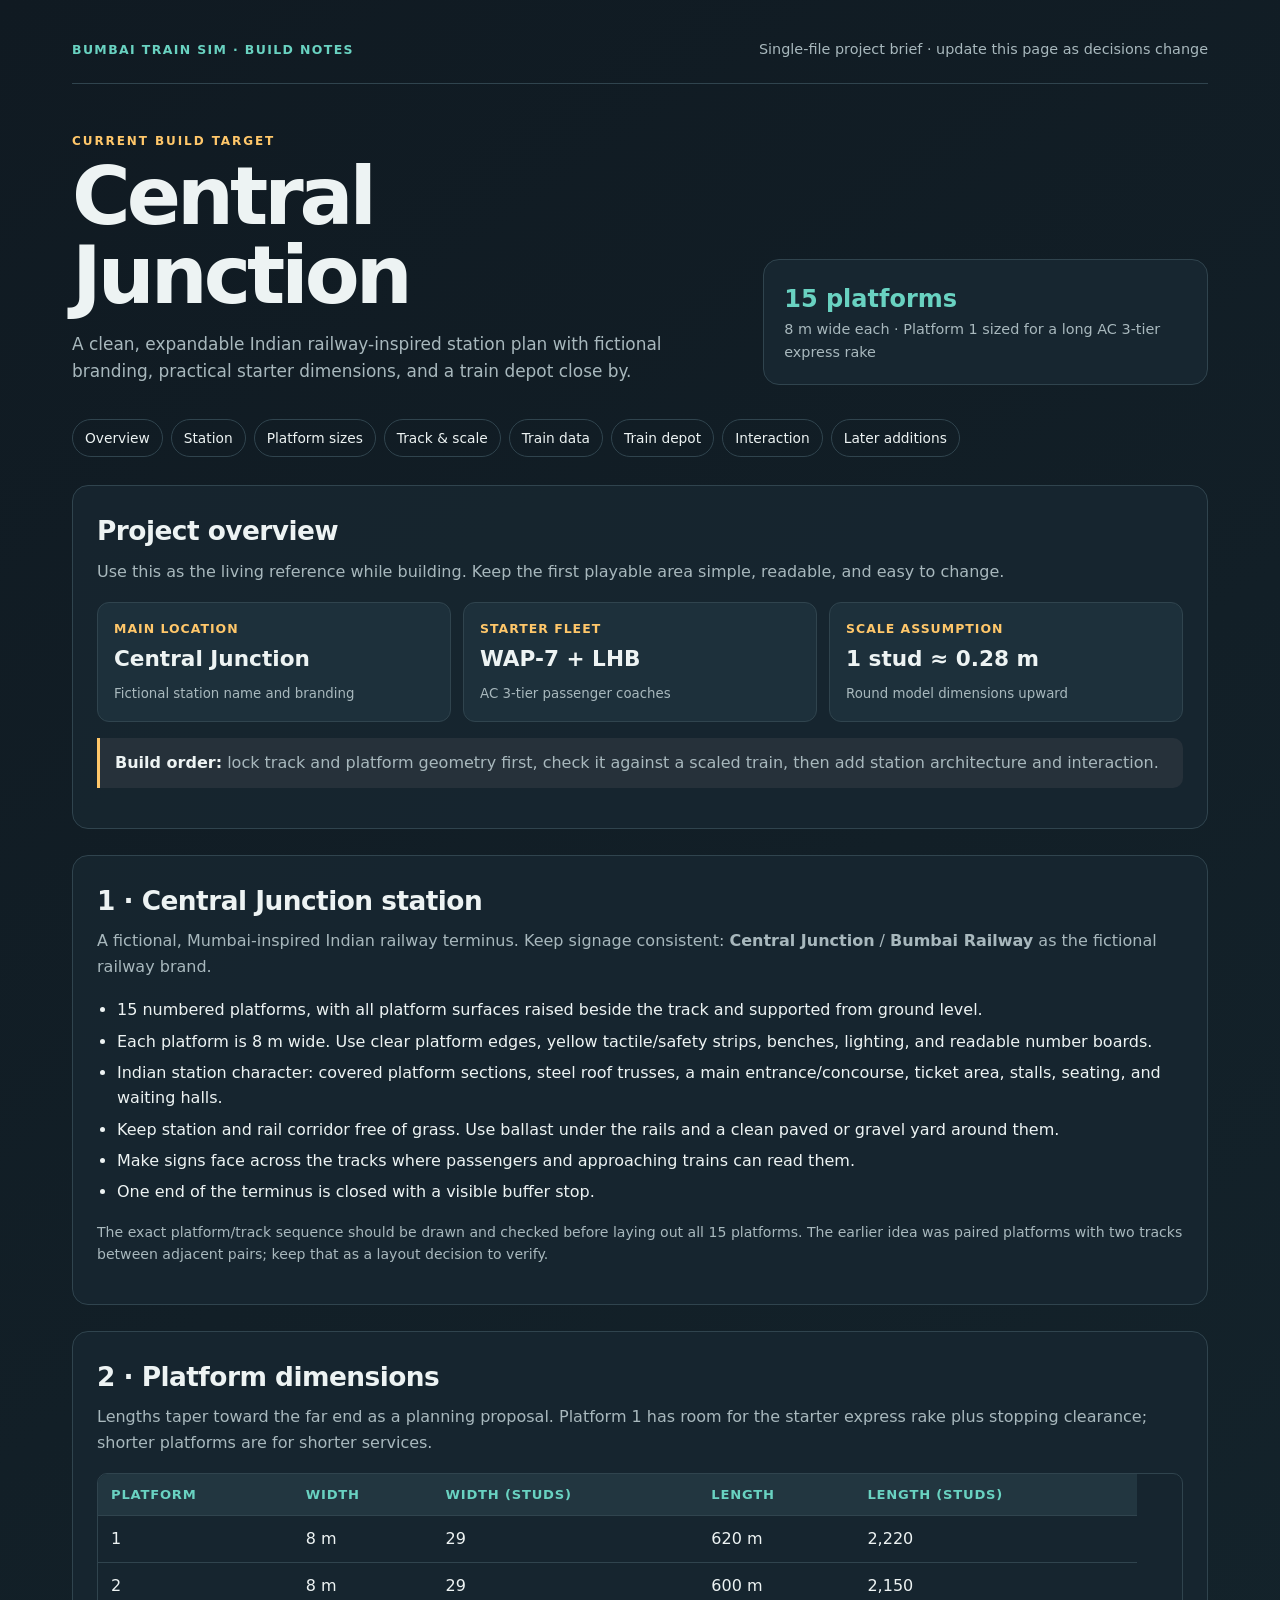
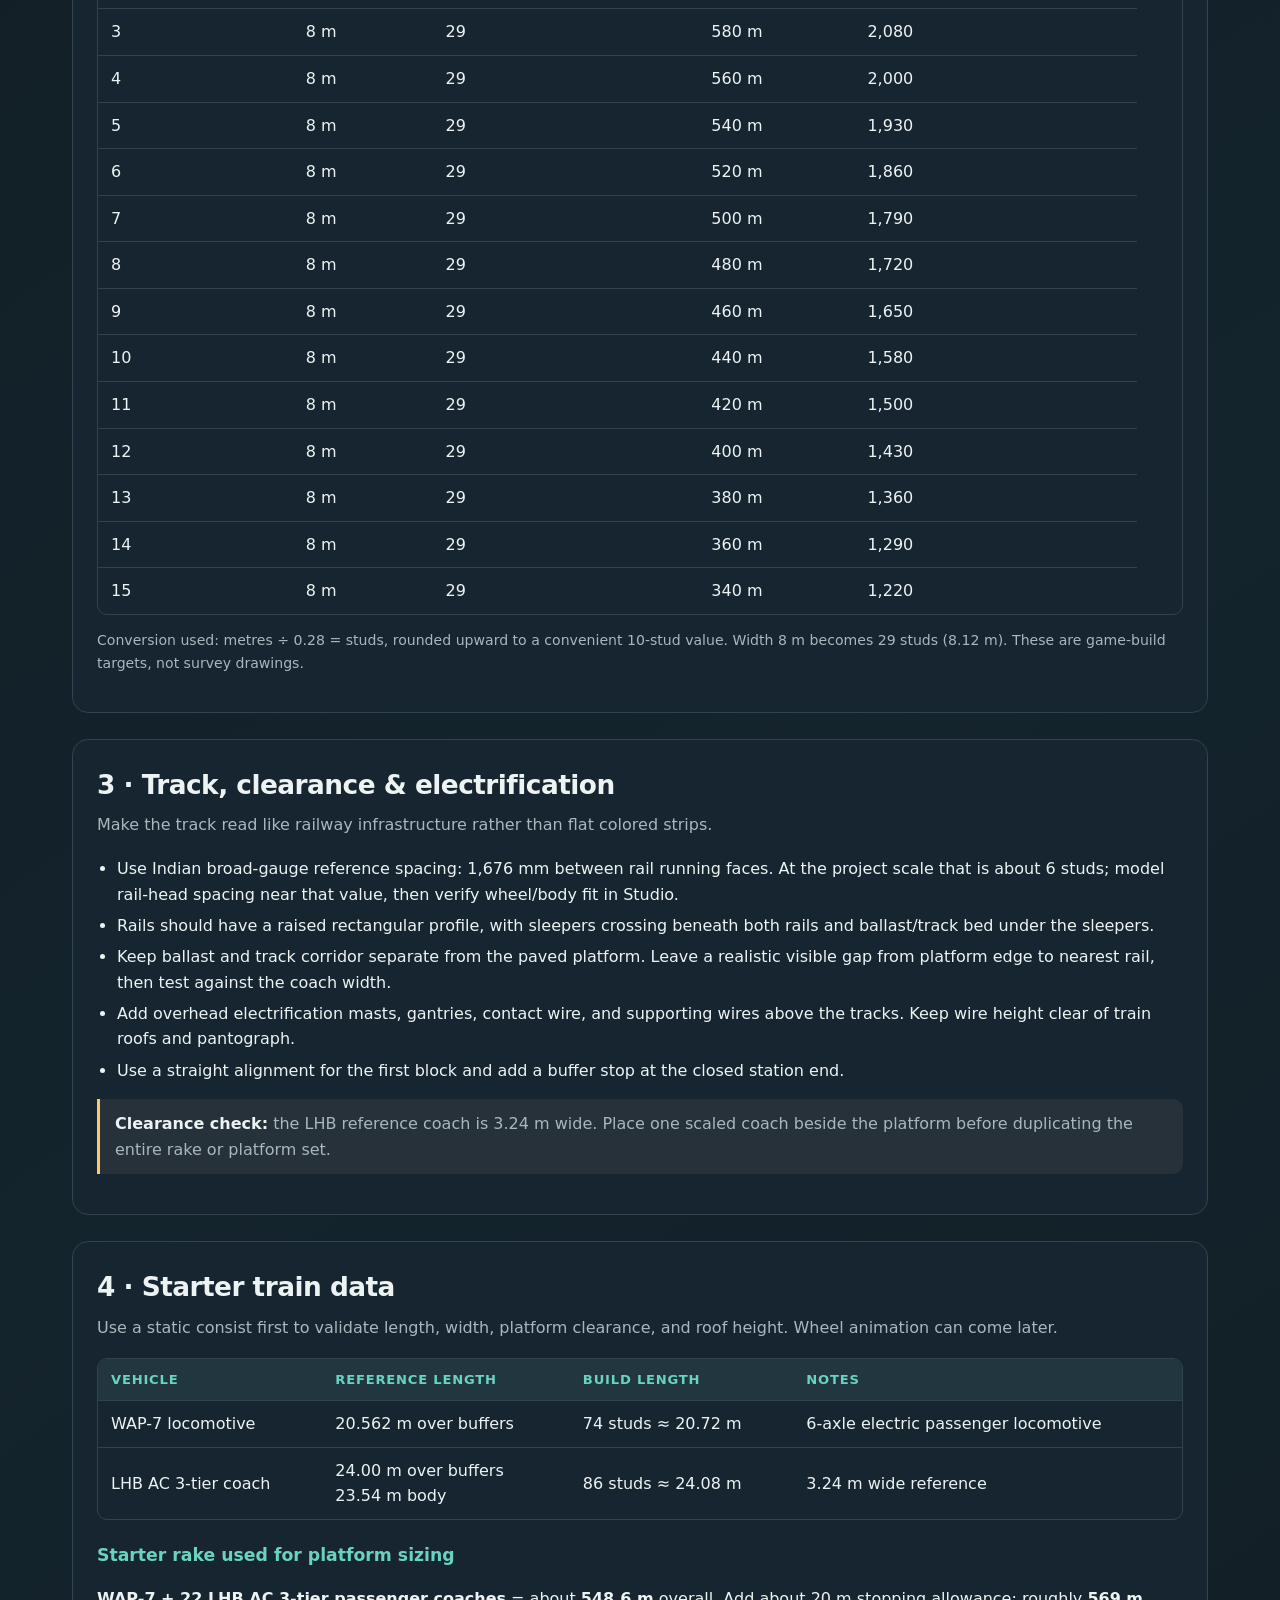
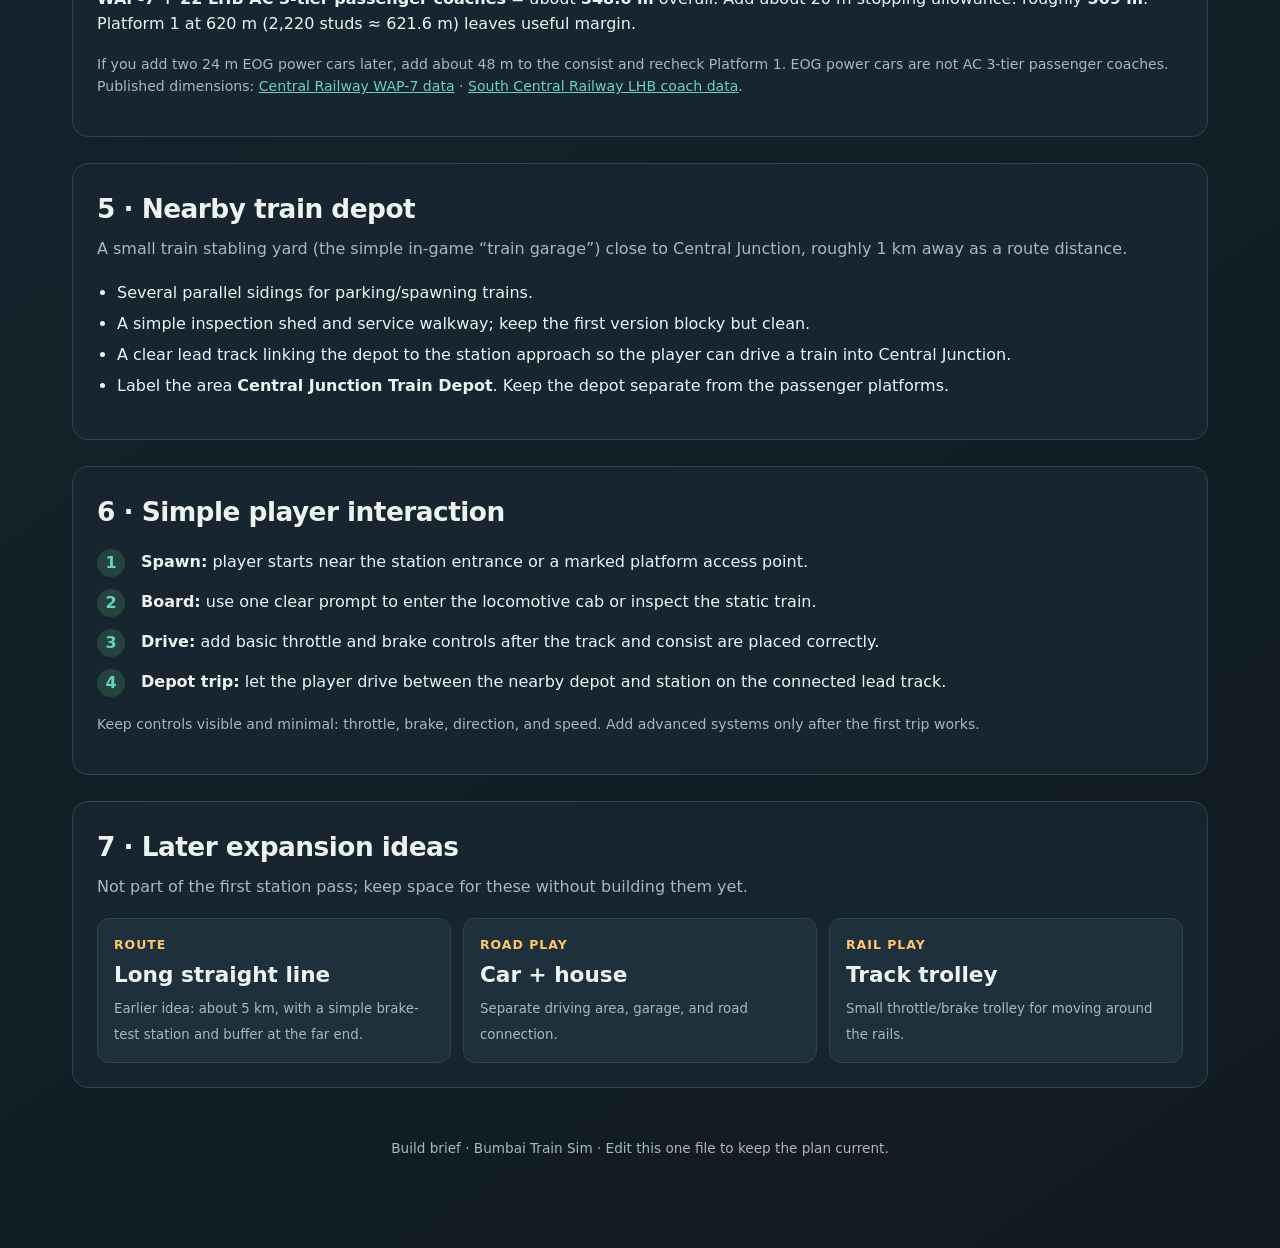
==== index.html @ d4cf09d0 "Add Central Junction build plan" ====
<!doctype html>
<html lang="en">
<head>
  <meta charset="utf-8">
  <meta name="viewport" content="width=device-width, initial-scale=1">
  <meta name="theme-color" content="#101a22">
  <title>Bumbai Train Sim — Build Plan</title>
  <style>
    :root{color-scheme:dark;--bg:#101a22;--panel:#172630;--panel2:#1d303b;--line:#30444e;--text:#edf3f3;--muted:#a8b8bd;--teal:#69d2c1;--amber:#ffc76a;--red:#ec765e;--max:1180px}
    *{box-sizing:border-box}html{scroll-behavior:smooth}body{margin:0;background:linear-gradient(145deg,#101a22,#14242c 55%,#101a22);color:var(--text);font:16px/1.6 system-ui,-apple-system,"Segoe UI",sans-serif}
    a{color:var(--teal)}.wrap{max-width:var(--max);margin:auto;padding:28px 22px 64px}.top{display:flex;justify-content:space-between;align-items:center;gap:18px;border-bottom:1px solid var(--line);padding:10px 0 22px}.brand{font-weight:800;letter-spacing:.11em;text-transform:uppercase;font-size:.78rem;color:var(--teal)}.edit{color:var(--muted);font-size:.9rem}
    .hero{padding:48px 0 26px;display:grid;grid-template-columns:1.5fr 1fr;gap:24px;align-items:end}.eyebrow{color:var(--amber);text-transform:uppercase;letter-spacing:.16em;font-size:.75rem;font-weight:800}.hero h1{font-size:clamp(2.3rem,7vw,5rem);line-height:.98;letter-spacing:-.05em;margin:.45rem 0 1rem}.hero p{max-width:720px;color:var(--muted);font-size:1.06rem;margin:0}.hero-card{background:var(--panel);border:1px solid var(--line);border-radius:16px;padding:20px}.hero-card strong{font-size:1.5rem;color:var(--teal)}.hero-card span{display:block;color:var(--muted);font-size:.9rem}
    nav{display:flex;flex-wrap:wrap;gap:8px;margin:8px 0 28px}nav a{border:1px solid var(--line);border-radius:999px;padding:7px 12px;text-decoration:none;color:var(--text);font-size:.86rem}nav a:hover{border-color:var(--teal);color:var(--teal)}section{scroll-margin-top:18px;margin:18px 0 26px;background:rgba(23,38,48,.88);border:1px solid var(--line);border-radius:16px;padding:24px}h2{margin:0 0 6px;font-size:1.65rem;letter-spacing:-.02em}h3{margin:22px 0 8px;font-size:1.08rem;color:var(--teal)}.intro{margin:0 0 18px;color:var(--muted)}.grid{display:grid;grid-template-columns:repeat(3,1fr);gap:12px}.card{background:var(--panel2);border:1px solid var(--line);border-radius:12px;padding:16px}.card b{display:block;color:var(--amber);font-size:.78rem;letter-spacing:.08em;text-transform:uppercase}.card strong{display:block;font-size:1.35rem;margin:3px 0}.card small{color:var(--muted)}ul,ol{padding-left:1.25rem}li{margin:.35rem 0}.callout{border-left:3px solid var(--amber);padding:12px 15px;background:#26313a;border-radius:0 10px 10px 0;color:var(--muted);margin:16px 0}.callout strong{color:var(--text)}.table-wrap{overflow-x:auto;border:1px solid var(--line);border-radius:10px}table{width:100%;border-collapse:collapse;min-width:500px}th,td{text-align:left;padding:10px 13px;border-bottom:1px solid var(--line);font-variant-numeric:tabular-nums}th{background:#223640;color:var(--teal);font-size:.82rem;text-transform:uppercase;letter-spacing:.06em}tbody tr:last-child td{border-bottom:0}tbody tr:hover{background:#21333b}.tag{display:inline-block;border:1px solid var(--line);padding:2px 8px;border-radius:99px;font-size:.78rem;color:var(--muted)}.steps{counter-reset:item;list-style:none;padding:0}.steps li{counter-increment:item;display:grid;grid-template-columns:32px 1fr;gap:12px;margin:12px 0}.steps li:before{content:counter(item);width:28px;height:28px;border-radius:50%;display:grid;place-items:center;background:#25433f;color:var(--teal);font-weight:800}.status{color:var(--amber)}footer{color:var(--muted);font-size:.85rem;text-align:center;padding:24px 0}.small{font-size:.88rem;color:var(--muted)}
    @media(max-width:760px){.hero{grid-template-columns:1fr;padding-top:32px}.grid{grid-template-columns:1fr}.wrap{padding:18px 14px 40px}section{padding:18px}.top{align-items:flex-start;flex-direction:column}}
    @media print{body{background:#fff;color:#111}.wrap{max-width:none;padding:0}.top,nav,.edit{display:none}.hero p,.intro,.small,.card small,footer{color:#444}section,.card{background:#fff;border-color:#bbb;break-inside:avoid}th{background:#eee;color:#111}.callout{background:#f5f5f5;color:#333}}
  </style>
</head>
<body>
  <div class="wrap">
    <header class="top"><div class="brand">Bumbai Train Sim · Build notes</div><div class="edit">Single-file project brief · update this page as decisions change</div></header>
    <div class="hero"><div><div class="eyebrow">Current build target</div><h1>Central<br>Junction</h1><p>A clean, expandable Indian railway-inspired station plan with fictional branding, practical starter dimensions, and a train depot close by.</p></div><div class="hero-card"><strong>15 platforms</strong><span>8 m wide each · Platform 1 sized for a long AC 3-tier express rake</span></div></div>
    <nav aria-label="Page sections"><a href="#overview">Overview</a><a href="#station">Station</a><a href="#platforms">Platform sizes</a><a href="#track">Track & scale</a><a href="#train">Train data</a><a href="#depot">Train depot</a><a href="#play">Interaction</a><a href="#later">Later additions</a></nav>

    <section id="overview"><h2>Project overview</h2><p class="intro">Use this as the living reference while building. Keep the first playable area simple, readable, and easy to change.</p><div class="grid"><div class="card"><b>Main location</b><strong>Central Junction</strong><small>Fictional station name and branding</small></div><div class="card"><b>Starter fleet</b><strong>WAP-7 + LHB</strong><small>AC 3-tier passenger coaches</small></div><div class="card"><b>Scale assumption</b><strong>1 stud ≈ 0.28 m</strong><small>Round model dimensions upward</small></div></div><div class="callout"><strong>Build order:</strong> lock track and platform geometry first, check it against a scaled train, then add station architecture and interaction.</div></section>

    <section id="station"><h2>1 · Central Junction station</h2><p class="intro">A fictional, Mumbai-inspired Indian railway terminus. Keep signage consistent: <strong>Central Junction</strong> / <strong>Bumbai Railway</strong> as the fictional railway brand.</p><ul><li>15 numbered platforms, with all platform surfaces raised beside the track and supported from ground level.</li><li>Each platform is 8 m wide. Use clear platform edges, yellow tactile/safety strips, benches, lighting, and readable number boards.</li><li>Indian station character: covered platform sections, steel roof trusses, a main entrance/concourse, ticket area, stalls, seating, and waiting halls.</li><li>Keep station and rail corridor free of grass. Use ballast under the rails and a clean paved or gravel yard around them.</li><li>Make signs face across the tracks where passengers and approaching trains can read them.</li><li>One end of the terminus is closed with a visible buffer stop.</li></ul><p class="small">The exact platform/track sequence should be drawn and checked before laying out all 15 platforms. The earlier idea was paired platforms with two tracks between adjacent pairs; keep that as a layout decision to verify.</p></section>

    <section id="platforms"><h2>2 · Platform dimensions</h2><p class="intro">Lengths taper toward the far end as a planning proposal. Platform 1 has room for the starter express rake plus stopping clearance; shorter platforms are for shorter services.</p><div class="table-wrap"><table><thead><tr><th>Platform</th><th>Width</th><th>Width (studs)</th><th>Length</th><th>Length (studs)</th></tr></thead><tbody>
      <tr><td>1</td><td>8 m</td><td>29</td><td>620 m</td><td>2,220</td></tr><tr><td>2</td><td>8 m</td><td>29</td><td>600 m</td><td>2,150</td></tr><tr><td>3</td><td>8 m</td><td>29</td><td>580 m</td><td>2,080</td></tr><tr><td>4</td><td>8 m</td><td>29</td><td>560 m</td><td>2,000</td></tr><tr><td>5</td><td>8 m</td><td>29</td><td>540 m</td><td>1,930</td></tr><tr><td>6</td><td>8 m</td><td>29</td><td>520 m</td><td>1,860</td></tr><tr><td>7</td><td>8 m</td><td>29</td><td>500 m</td><td>1,790</td></tr><tr><td>8</td><td>8 m</td><td>29</td><td>480 m</td><td>1,720</td></tr><tr><td>9</td><td>8 m</td><td>29</td><td>460 m</td><td>1,650</td></tr><tr><td>10</td><td>8 m</td><td>29</td><td>440 m</td><td>1,580</td></tr><tr><td>11</td><td>8 m</td><td>29</td><td>420 m</td><td>1,500</td></tr><tr><td>12</td><td>8 m</td><td>29</td><td>400 m</td><td>1,430</td></tr><tr><td>13</td><td>8 m</td><td>29</td><td>380 m</td><td>1,360</td></tr><tr><td>14</td><td>8 m</td><td>29</td><td>360 m</td><td>1,290</td></tr><tr><td>15</td><td>8 m</td><td>29</td><td>340 m</td><td>1,220</td><td></td></tr>
    </tbody></table></div><p class="small">Conversion used: metres ÷ 0.28 = studs, rounded upward to a convenient 10-stud value. Width 8 m becomes 29 studs (8.12 m). These are game-build targets, not survey drawings.</p></section>

    <section id="track"><h2>3 · Track, clearance & electrification</h2><p class="intro">Make the track read like railway infrastructure rather than flat colored strips.</p><ul><li>Use Indian broad-gauge reference spacing: 1,676 mm between rail running faces. At the project scale that is about 6 studs; model rail-head spacing near that value, then verify wheel/body fit in Studio.</li><li>Rails should have a raised rectangular profile, with sleepers crossing beneath both rails and ballast/track bed under the sleepers.</li><li>Keep ballast and track corridor separate from the paved platform. Leave a realistic visible gap from platform edge to nearest rail, then test against the coach width.</li><li>Add overhead electrification masts, gantries, contact wire, and supporting wires above the tracks. Keep wire height clear of train roofs and pantograph.</li><li>Use a straight alignment for the first block and add a buffer stop at the closed station end.</li></ul><div class="callout"><strong>Clearance check:</strong> the LHB reference coach is 3.24 m wide. Place one scaled coach beside the platform before duplicating the entire rake or platform set.</div></section>

    <section id="train"><h2>4 · Starter train data</h2><p class="intro">Use a static consist first to validate length, width, platform clearance, and roof height. Wheel animation can come later.</p><div class="table-wrap"><table><thead><tr><th>Vehicle</th><th>Reference length</th><th>Build length</th><th>Notes</th></tr></thead><tbody><tr><td>WAP-7 locomotive</td><td>20.562 m over buffers</td><td>74 studs ≈ 20.72 m</td><td>6-axle electric passenger locomotive</td></tr><tr><td>LHB AC 3-tier coach</td><td>24.00 m over buffers<br>23.54 m body</td><td>86 studs ≈ 24.08 m</td><td>3.24 m wide reference</td></tr></tbody></table></div><h3>Starter rake used for platform sizing</h3><p><strong>WAP-7 + 22 LHB AC 3-tier passenger coaches</strong> = about <strong>548.6 m</strong> overall. Add about 20 m stopping allowance: roughly <strong>569 m</strong>. Platform 1 at 620 m (2,220 studs ≈ 621.6 m) leaves useful margin.</p><p class="small">If you add two 24 m EOG power cars later, add about 48 m to the consist and recheck Platform 1. EOG power cars are not AC 3-tier passenger coaches. Published dimensions: <a href="https://cr.indianrailways.gov.in/cris/uploads/files/1383198951757-ABB%20Loco%20in%20English.pdf">Central Railway WAP-7 data</a> · <a href="https://scr.indianrailways.gov.in/uploads/files/1623859353046-Knowledge%20Bank.pdf">South Central Railway LHB coach data</a>.</p></section>

    <section id="depot"><h2>5 · Nearby train depot</h2><p class="intro">A small train stabling yard (the simple in-game “train garage”) close to Central Junction, roughly 1 km away as a route distance.</p><ul><li>Several parallel sidings for parking/spawning trains.</li><li>A simple inspection shed and service walkway; keep the first version blocky but clean.</li><li>A clear lead track linking the depot to the station approach so the player can drive a train into Central Junction.</li><li>Label the area <strong>Central Junction Train Depot</strong>. Keep the depot separate from the passenger platforms.</li></ul></section>

    <section id="play"><h2>6 · Simple player interaction</h2><ol class="steps"><li><div><strong>Spawn:</strong> player starts near the station entrance or a marked platform access point.</div></li><li><div><strong>Board:</strong> use one clear prompt to enter the locomotive cab or inspect the static train.</div></li><li><div><strong>Drive:</strong> add basic throttle and brake controls after the track and consist are placed correctly.</div></li><li><div><strong>Depot trip:</strong> let the player drive between the nearby depot and station on the connected lead track.</div></li></ol><p class="small">Keep controls visible and minimal: throttle, brake, direction, and speed. Add advanced systems only after the first trip works.</p></section>

    <section id="later"><h2>7 · Later expansion ideas</h2><p class="intro">Not part of the first station pass; keep space for these without building them yet.</p><div class="grid"><div class="card"><b>Route</b><strong>Long straight line</strong><small>Earlier idea: about 5 km, with a simple brake-test station and buffer at the far end.</small></div><div class="card"><b>Road play</b><strong>Car + house</strong><small>Separate driving area, garage, and road connection.</small></div><div class="card"><b>Rail play</b><strong>Track trolley</strong><small>Small throttle/brake trolley for moving around the rails.</small></div></div></section>

    <footer>Build brief · Bumbai Train Sim · Edit this one file to keep the plan current.</footer>
  </div>
</body>
</html>
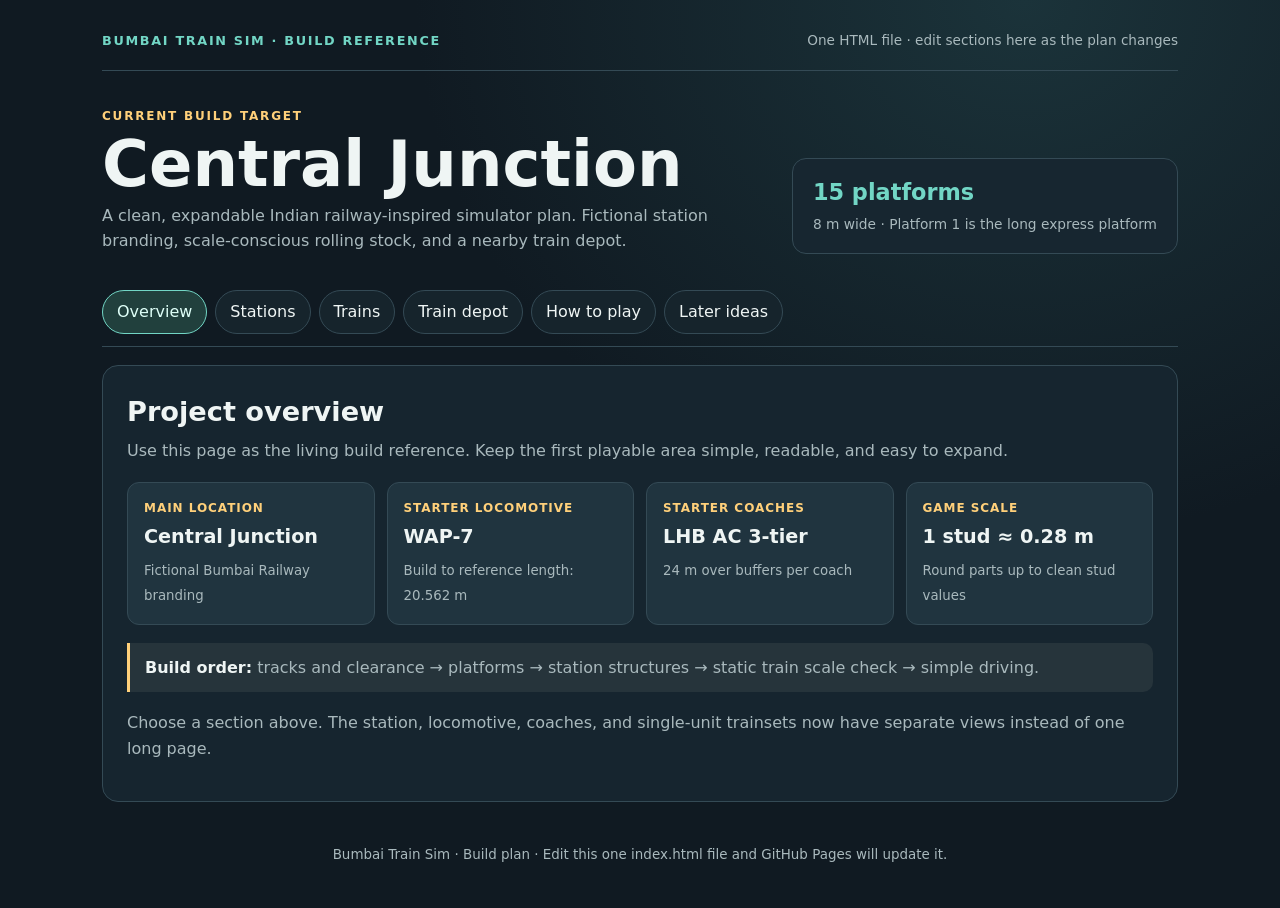
==== commit 81f76707: "Revise index.html for improved layout and content Updated the HTML structure and styles for the Bumb" ====
--- a/index.html
+++ b/index.html
@@ -1,45 +1,47 @@
 <!doctype html>
 <html lang="en">
 <head>
-  <meta charset="utf-8">
-  <meta name="viewport" content="width=device-width, initial-scale=1">
-  <meta name="theme-color" content="#101a22">
-  <title>Bumbai Train Sim — Build Plan</title>
-  <style>
-    :root{color-scheme:dark;--bg:#101a22;--panel:#172630;--panel2:#1d303b;--line:#30444e;--text:#edf3f3;--muted:#a8b8bd;--teal:#69d2c1;--amber:#ffc76a;--red:#ec765e;--max:1180px}
-    *{box-sizing:border-box}html{scroll-behavior:smooth}body{margin:0;background:linear-gradient(145deg,#101a22,#14242c 55%,#101a22);color:var(--text);font:16px/1.6 system-ui,-apple-system,"Segoe UI",sans-serif}
-    a{color:var(--teal)}.wrap{max-width:var(--max);margin:auto;padding:28px 22px 64px}.top{display:flex;justify-content:space-between;align-items:center;gap:18px;border-bottom:1px solid var(--line);padding:10px 0 22px}.brand{font-weight:800;letter-spacing:.11em;text-transform:uppercase;font-size:.78rem;color:var(--teal)}.edit{color:var(--muted);font-size:.9rem}
-    .hero{padding:48px 0 26px;display:grid;grid-template-columns:1.5fr 1fr;gap:24px;align-items:end}.eyebrow{color:var(--amber);text-transform:uppercase;letter-spacing:.16em;font-size:.75rem;font-weight:800}.hero h1{font-size:clamp(2.3rem,7vw,5rem);line-height:.98;letter-spacing:-.05em;margin:.45rem 0 1rem}.hero p{max-width:720px;color:var(--muted);font-size:1.06rem;margin:0}.hero-card{background:var(--panel);border:1px solid var(--line);border-radius:16px;padding:20px}.hero-card strong{font-size:1.5rem;color:var(--teal)}.hero-card span{display:block;color:var(--muted);font-size:.9rem}
-    nav{display:flex;flex-wrap:wrap;gap:8px;margin:8px 0 28px}nav a{border:1px solid var(--line);border-radius:999px;padding:7px 12px;text-decoration:none;color:var(--text);font-size:.86rem}nav a:hover{border-color:var(--teal);color:var(--teal)}section{scroll-margin-top:18px;margin:18px 0 26px;background:rgba(23,38,48,.88);border:1px solid var(--line);border-radius:16px;padding:24px}h2{margin:0 0 6px;font-size:1.65rem;letter-spacing:-.02em}h3{margin:22px 0 8px;font-size:1.08rem;color:var(--teal)}.intro{margin:0 0 18px;color:var(--muted)}.grid{display:grid;grid-template-columns:repeat(3,1fr);gap:12px}.card{background:var(--panel2);border:1px solid var(--line);border-radius:12px;padding:16px}.card b{display:block;color:var(--amber);font-size:.78rem;letter-spacing:.08em;text-transform:uppercase}.card strong{display:block;font-size:1.35rem;margin:3px 0}.card small{color:var(--muted)}ul,ol{padding-left:1.25rem}li{margin:.35rem 0}.callout{border-left:3px solid var(--amber);padding:12px 15px;background:#26313a;border-radius:0 10px 10px 0;color:var(--muted);margin:16px 0}.callout strong{color:var(--text)}.table-wrap{overflow-x:auto;border:1px solid var(--line);border-radius:10px}table{width:100%;border-collapse:collapse;min-width:500px}th,td{text-align:left;padding:10px 13px;border-bottom:1px solid var(--line);font-variant-numeric:tabular-nums}th{background:#223640;color:var(--teal);font-size:.82rem;text-transform:uppercase;letter-spacing:.06em}tbody tr:last-child td{border-bottom:0}tbody tr:hover{background:#21333b}.tag{display:inline-block;border:1px solid var(--line);padding:2px 8px;border-radius:99px;font-size:.78rem;color:var(--muted)}.steps{counter-reset:item;list-style:none;padding:0}.steps li{counter-increment:item;display:grid;grid-template-columns:32px 1fr;gap:12px;margin:12px 0}.steps li:before{content:counter(item);width:28px;height:28px;border-radius:50%;display:grid;place-items:center;background:#25433f;color:var(--teal);font-weight:800}.status{color:var(--amber)}footer{color:var(--muted);font-size:.85rem;text-align:center;padding:24px 0}.small{font-size:.88rem;color:var(--muted)}
-    @media(max-width:760px){.hero{grid-template-columns:1fr;padding-top:32px}.grid{grid-template-columns:1fr}.wrap{padding:18px 14px 40px}section{padding:18px}.top{align-items:flex-start;flex-direction:column}}
-    @media print{body{background:#fff;color:#111}.wrap{max-width:none;padding:0}.top,nav,.edit{display:none}.hero p,.intro,.small,.card small,footer{color:#444}section,.card{background:#fff;border-color:#bbb;break-inside:avoid}th{background:#eee;color:#111}.callout{background:#f5f5f5;color:#333}}
-  </style>
+<meta charset="utf-8"><meta name="viewport" content="width=device-width,initial-scale=1"><meta name="theme-color" content="#101a22">
+<title>Bumbai Train Sim | Build Plan</title>
+<style>
+:root{color-scheme:dark;--bg:#101a22;--panel:#172630;--panel2:#20343f;--line:#344a55;--text:#eff5f4;--muted:#a9b9bd;--teal:#72d6c5;--amber:#ffd07a;--max:1120px}*{box-sizing:border-box}body{margin:0;background:radial-gradient(ellipse at 80% 0,#1b333a 0,transparent 42%),var(--bg);color:var(--text);font:16px/1.6 system-ui,"Segoe UI",sans-serif}button,a{font:inherit}a{color:var(--teal)}.wrap{max-width:var(--max);padding:22px;margin:auto}.top{display:flex;justify-content:space-between;align-items:center;gap:12px;padding:8px 0 18px;border-bottom:1px solid var(--line)}.brand{color:var(--teal);font-size:.8rem;font-weight:800;letter-spacing:.13em;text-transform:uppercase}.hint{color:var(--muted);font-size:.85rem}.hero{display:flex;align-items:end;justify-content:space-between;gap:20px;padding:36px 0 24px}.eyebrow{color:var(--amber);text-transform:uppercase;font-size:.75rem;letter-spacing:.15em;font-weight:800}.hero h1{font-size:clamp(2.3rem,7vw,4rem);line-height:1;margin:.4rem 0}.hero p{color:var(--muted);max-width:650px;margin:0}.badge{background:var(--panel);border:1px solid var(--line);border-radius:14px;padding:16px 20px;min-width:205px}.badge strong{display:block;font-size:1.4rem;color:var(--teal)}.badge span{font-size:.86rem;color:var(--muted)}.tabs{display:flex;gap:8px;flex-wrap:wrap;margin:12px 0 18px;padding-bottom:12px;border-bottom:1px solid var(--line)}.tab{border:1px solid var(--line);border-radius:999px;background:#16242c;color:var(--text);padding:8px 14px;cursor:pointer}.tab:hover,.tab[aria-selected="true"]{border-color:var(--teal);background:#21403d;color:#dffff8}.tab:focus-visible{outline:2px solid var(--amber);outline-offset:2px}.panel{background:rgba(23,38,48,.94);border:1px solid var(--line);border-radius:16px;padding:24px;margin:14px 0 22px}.panel[hidden],.subpanel[hidden]{display:none}.panel h2{margin:0 0 5px;font-size:1.7rem}.lead{color:var(--muted);margin:0 0 18px}.subtabs{display:flex;gap:8px;flex-wrap:wrap;margin:20px 0 8px}.subtab{border:1px solid var(--line);border-radius:8px;background:transparent;color:var(--text);padding:7px 12px;cursor:pointer}.subtab[aria-selected="true"]{background:#29434a;border-color:var(--amber);color:var(--amber)}.subpanel{padding-top:12px}.grid{display:grid;grid-template-columns:repeat(auto-fit,minmax(210px,1fr));gap:12px}.card{background:var(--panel2);border:1px solid var(--line);border-radius:12px;padding:16px}.card .label{display:block;color:var(--amber);text-transform:uppercase;letter-spacing:.08em;font-weight:800;font-size:.75rem}.card strong{display:block;font-size:1.2rem;margin:.25rem 0}.muted,small{color:var(--muted)}ul{padding-left:1.25rem}li{margin:.4rem 0}.callout{border-left:3px solid var(--amber);border-radius:0 10px 10px 0;background:#26343b;padding:12px 15px;color:var(--muted);margin:18px 0}.callout strong{color:var(--text)}.tablewrap{overflow:auto;border:1px solid var(--line);border-radius:10px;margin:16px 0}table{border-collapse:collapse;width:100%;min-width:580px}th,td{text-align:left;padding:9px 12px;border-bottom:1px solid var(--line);font-variant-numeric:tabular-nums}th{background:#223740;color:var(--teal);font-size:.8rem;text-transform:uppercase;letter-spacing:.06em}tr:last-child td{border-bottom:0}figure{margin:16px 0;background:#111d24;border:1px solid var(--line);border-radius:12px;overflow:hidden}figure a{display:block}figure img{display:block;width:100%;max-height:460px;object-fit:contain;background:#0c151b}figcaption{padding:10px 13px;color:var(--muted);font-size:.86rem}.imggrid{display:grid;grid-template-columns:repeat(auto-fit,minmax(250px,1fr));gap:14px}.pill{display:inline-block;border:1px solid var(--line);border-radius:99px;padding:2px 9px;color:var(--muted);font-size:.78rem}.steps{counter-reset:n;list-style:none;padding:0}.steps li{counter-increment:n;display:grid;grid-template-columns:30px 1fr;gap:10px;margin:12px 0}.steps li:before{content:counter(n);width:27px;height:27px;display:grid;place-items:center;background:#21413c;color:var(--teal);border-radius:50%;font-weight:800}footer{text-align:center;color:var(--muted);font-size:.84rem;padding:20px 0}@media(max-width:700px){.wrap{padding:15px}.hero{display:block;padding-top:26px}.badge{margin-top:18px}.panel{padding:17px}}
+</style>
 </head>
-<body>
-  <div class="wrap">
-    <header class="top"><div class="brand">Bumbai Train Sim · Build notes</div><div class="edit">Single-file project brief · update this page as decisions change</div></header>
-    <div class="hero"><div><div class="eyebrow">Current build target</div><h1>Central<br>Junction</h1><p>A clean, expandable Indian railway-inspired station plan with fictional branding, practical starter dimensions, and a train depot close by.</p></div><div class="hero-card"><strong>15 platforms</strong><span>8 m wide each · Platform 1 sized for a long AC 3-tier express rake</span></div></div>
-    <nav aria-label="Page sections"><a href="#overview">Overview</a><a href="#station">Station</a><a href="#platforms">Platform sizes</a><a href="#track">Track & scale</a><a href="#train">Train data</a><a href="#depot">Train depot</a><a href="#play">Interaction</a><a href="#later">Later additions</a></nav>
+<body><div class="wrap">
+<header class="top"><div class="brand">Bumbai Train Sim · Build reference</div><div class="hint">One HTML file · edit sections here as the plan changes</div></header>
+<div class="hero"><div><div class="eyebrow">Current build target</div><h1>Central Junction</h1><p>A clean, expandable Indian railway-inspired simulator plan. Fictional station branding, scale-conscious rolling stock, and a nearby train depot.</p></div><div class="badge"><strong>15 platforms</strong><span>8 m wide · Platform 1 is the long express platform</span></div></div>
+<nav class="tabs" role="tablist" aria-label="Build plan sections">
+<button class="tab" role="tab" id="tab-overview" aria-selected="true" aria-controls="panel-overview" data-tab="overview">Overview</button>
+<button class="tab" role="tab" id="tab-stations" aria-selected="false" aria-controls="panel-stations" data-tab="stations">Stations</button>
+<button class="tab" role="tab" id="tab-trains" aria-selected="false" aria-controls="panel-trains" data-tab="trains">Trains</button>
+<button class="tab" role="tab" id="tab-depot" aria-selected="false" aria-controls="panel-depot" data-tab="depot">Train depot</button>
+<button class="tab" role="tab" id="tab-play" aria-selected="false" aria-controls="panel-play" data-tab="play">How to play</button>
+<button class="tab" role="tab" id="tab-later" aria-selected="false" aria-controls="panel-later" data-tab="later">Later ideas</button>
+</nav>
 
-    <section id="overview"><h2>Project overview</h2><p class="intro">Use this as the living reference while building. Keep the first playable area simple, readable, and easy to change.</p><div class="grid"><div class="card"><b>Main location</b><strong>Central Junction</strong><small>Fictional station name and branding</small></div><div class="card"><b>Starter fleet</b><strong>WAP-7 + LHB</strong><small>AC 3-tier passenger coaches</small></div><div class="card"><b>Scale assumption</b><strong>1 stud ≈ 0.28 m</strong><small>Round model dimensions upward</small></div></div><div class="callout"><strong>Build order:</strong> lock track and platform geometry first, check it against a scaled train, then add station architecture and interaction.</div></section>
+<section class="panel" role="tabpanel" id="panel-overview" aria-labelledby="tab-overview"><h2>Project overview</h2><p class="lead">Use this page as the living build reference. Keep the first playable area simple, readable, and easy to expand.</p><div class="grid"><article class="card"><span class="label">Main location</span><strong>Central Junction</strong><small>Fictional Bumbai Railway branding</small></article><article class="card"><span class="label">Starter locomotive</span><strong>WAP-7</strong><small>Build to reference length: 20.562 m</small></article><article class="card"><span class="label">Starter coaches</span><strong>LHB AC 3-tier</strong><small>24 m over buffers per coach</small></article><article class="card"><span class="label">Game scale</span><strong>1 stud ≈ 0.28 m</strong><small>Round parts up to clean stud values</small></article></div><div class="callout"><strong>Build order:</strong> tracks and clearance → platforms → station structures → static train scale check → simple driving.</div><p class="muted">Choose a section above. The station, locomotive, coaches, and single-unit trainsets now have separate views instead of one long page.</p></section>
 
-    <section id="station"><h2>1 · Central Junction station</h2><p class="intro">A fictional, Mumbai-inspired Indian railway terminus. Keep signage consistent: <strong>Central Junction</strong> / <strong>Bumbai Railway</strong> as the fictional railway brand.</p><ul><li>15 numbered platforms, with all platform surfaces raised beside the track and supported from ground level.</li><li>Each platform is 8 m wide. Use clear platform edges, yellow tactile/safety strips, benches, lighting, and readable number boards.</li><li>Indian station character: covered platform sections, steel roof trusses, a main entrance/concourse, ticket area, stalls, seating, and waiting halls.</li><li>Keep station and rail corridor free of grass. Use ballast under the rails and a clean paved or gravel yard around them.</li><li>Make signs face across the tracks where passengers and approaching trains can read them.</li><li>One end of the terminus is closed with a visible buffer stop.</li></ul><p class="small">The exact platform/track sequence should be drawn and checked before laying out all 15 platforms. The earlier idea was paired platforms with two tracks between adjacent pairs; keep that as a layout decision to verify.</p></section>
+<section class="panel" role="tabpanel" id="panel-stations" aria-labelledby="tab-stations" hidden><h2>Stations</h2><p class="lead">Central Junction is the main terminus and player spawn. Start with its track/platform geometry, then dress it as a busy Indian railway station.</p><div class="imggrid"><figure><a href="https://github.com/realrishiiscool/BUMBAI_TRAIN_SIM/blob/main/image/platformblueprint.png" target="_blank" rel="noopener"><img src="image/platformblueprint.png" alt="Uploaded platform layout reference"></a><figcaption>Platform layout reference · <a href="https://github.com/realrishiiscool/BUMBAI_TRAIN_SIM/blob/main/image/platformblueprint.png" target="_blank" rel="noopener">Open source image</a></figcaption></figure></div><h3>Central Junction dimensions</h3><div class="tablewrap"><table><thead><tr><th>Platform</th><th>Width</th><th>Width studs</th><th>Length</th><th>Length studs</th></tr></thead><tbody>
+<tr><td>1</td><td>8 m</td><td>29</td><td>620 m</td><td>2,220</td></tr><tr><td>2</td><td>8 m</td><td>29</td><td>600 m</td><td>2,150</td></tr><tr><td>3</td><td>8 m</td><td>29</td><td>580 m</td><td>2,080</td></tr><tr><td>4</td><td>8 m</td><td>29</td><td>560 m</td><td>2,000</td></tr><tr><td>5</td><td>8 m</td><td>29</td><td>540 m</td><td>1,930</td></tr><tr><td>6</td><td>8 m</td><td>29</td><td>520 m</td><td>1,860</td></tr><tr><td>7</td><td>8 m</td><td>29</td><td>500 m</td><td>1,790</td></tr><tr><td>8</td><td>8 m</td><td>29</td><td>480 m</td><td>1,720</td></tr><tr><td>9</td><td>8 m</td><td>29</td><td>460 m</td><td>1,650</td></tr><tr><td>10</td><td>8 m</td><td>29</td><td>440 m</td><td>1,580</td></tr><tr><td>11</td><td>8 m</td><td>29</td><td>420 m</td><td>1,500</td></tr><tr><td>12</td><td>8 m</td><td>29</td><td>400 m</td><td>1,430</td></tr><tr><td>13</td><td>8 m</td><td>29</td><td>380 m</td><td>1,360</td></tr><tr><td>14</td><td>8 m</td><td>29</td><td>360 m</td><td>1,290</td></tr><tr><td>15</td><td>8 m</td><td>29</td><td>340 m</td><td>1,220</td></tr>
+</tbody></table></div><p class="muted">Lengths taper toward Platform 15; the shorter platforms suit shorter trains. Conversion: 1 stud ≈ 0.28 m, lengths rounded upward to a convenient 10 studs. These are game-build targets.</p><h3>Station look and track rules</h3><ul><li>Use a proper entrance/concourse, steel platform roofs, ticket area, stalls, benches, lighting, waiting hall, and AC waiting hall.</li><li>Keep the platform raised and grounded beside the tracks, with a safety strip and enough coach clearance.</li><li>Use visible rectangular raised rails, cross sleepers, and ballast. Keep grass off the rail corridor.</li><li>Add overhead electric masts, gantries, and wires; check clearance against the locomotive pantograph and coach roof.</li><li>Put platform number boards where passengers can read them, facing across the tracks rather than running parallel.</li><li>Close the terminus end with a visible buffer stop. Confirm the exact 15-platform track order in a top-down sketch before building the full station.</li></ul></section>
 
-    <section id="platforms"><h2>2 · Platform dimensions</h2><p class="intro">Lengths taper toward the far end as a planning proposal. Platform 1 has room for the starter express rake plus stopping clearance; shorter platforms are for shorter services.</p><div class="table-wrap"><table><thead><tr><th>Platform</th><th>Width</th><th>Width (studs)</th><th>Length</th><th>Length (studs)</th></tr></thead><tbody>
-      <tr><td>1</td><td>8 m</td><td>29</td><td>620 m</td><td>2,220</td></tr><tr><td>2</td><td>8 m</td><td>29</td><td>600 m</td><td>2,150</td></tr><tr><td>3</td><td>8 m</td><td>29</td><td>580 m</td><td>2,080</td></tr><tr><td>4</td><td>8 m</td><td>29</td><td>560 m</td><td>2,000</td></tr><tr><td>5</td><td>8 m</td><td>29</td><td>540 m</td><td>1,930</td></tr><tr><td>6</td><td>8 m</td><td>29</td><td>520 m</td><td>1,860</td></tr><tr><td>7</td><td>8 m</td><td>29</td><td>500 m</td><td>1,790</td></tr><tr><td>8</td><td>8 m</td><td>29</td><td>480 m</td><td>1,720</td></tr><tr><td>9</td><td>8 m</td><td>29</td><td>460 m</td><td>1,650</td></tr><tr><td>10</td><td>8 m</td><td>29</td><td>440 m</td><td>1,580</td></tr><tr><td>11</td><td>8 m</td><td>29</td><td>420 m</td><td>1,500</td></tr><tr><td>12</td><td>8 m</td><td>29</td><td>400 m</td><td>1,430</td></tr><tr><td>13</td><td>8 m</td><td>29</td><td>380 m</td><td>1,360</td></tr><tr><td>14</td><td>8 m</td><td>29</td><td>360 m</td><td>1,290</td></tr><tr><td>15</td><td>8 m</td><td>29</td><td>340 m</td><td>1,220</td><td></td></tr>
-    </tbody></table></div><p class="small">Conversion used: metres ÷ 0.28 = studs, rounded upward to a convenient 10-stud value. Width 8 m becomes 29 studs (8.12 m). These are game-build targets, not survey drawings.</p></section>
+<section class="panel" role="tabpanel" id="panel-trains" aria-labelledby="tab-trains" hidden><h2>Trains</h2><p class="lead">Reference models are split by rolling-stock type. Each uploaded picture opens the original file in the repository when clicked.</p><div class="subtabs" role="tablist" aria-label="Train types"><button class="subtab" role="tab" aria-selected="true" aria-controls="train-engine" data-train-tab="engine">Engines</button><button class="subtab" role="tab" aria-selected="false" aria-controls="train-coaches" data-train-tab="coaches">Coaches</button><button class="subtab" role="tab" aria-selected="false" aria-controls="train-units" data-train-tab="units">Single-unit trains</button></div>
+<div class="subpanel" role="tabpanel" id="train-engine"><h3>WAP-7 locomotive</h3><div class="imggrid"><figure><a href="https://github.com/realrishiiscool/BUMBAI_TRAIN_SIM/blob/main/image/WAP7.png" target="_blank" rel="noopener"><img src="image/WAP7.png" alt="WAP-7 locomotive reference uploaded to the project"></a><figcaption>WAP-7 reference · <a href="https://github.com/realrishiiscool/BUMBAI_TRAIN_SIM/blob/main/image/WAP7.png" target="_blank" rel="noopener">Open source image</a></figcaption></figure></div><div class="grid"><article class="card"><span class="label">Length over buffers</span><strong>20.562 m</strong><small>Model target: 74 studs ≈ 20.72 m</small></article><article class="card"><span class="label">Overall width reference</span><strong>3.10 m</strong><small>Model target: 12 studs ≈ 3.36 m</small></article><article class="card"><span class="label">Starter role</span><strong>Passenger electric</strong><small>Static scale model first; animate wheels later</small></article></div><p class="muted">Reference dimensions: <a href="https://cr.indianrailways.gov.in/cris/uploads/files/1383198951757-ABB%20Loco%20in%20English.pdf" target="_blank" rel="noopener">Central Railway WAP-7 technical data</a>.</p></div>
+<div class="subpanel" role="tabpanel" id="train-coaches" hidden><h3>LHB AC 3-tier passenger coach</h3><div class="imggrid"><figure><a href="https://github.com/realrishiiscool/BUMBAI_TRAIN_SIM/blob/main/image/LHB3RDAC.png" target="_blank" rel="noopener"><img src="image/LHB3RDAC.png" alt="LHB AC 3-tier coach reference uploaded to the project"></a><figcaption>LHB 3rd AC reference · <a href="https://github.com/realrishiiscool/BUMBAI_TRAIN_SIM/blob/main/image/LHB3RDAC.png" target="_blank" rel="noopener">Open source image</a></figcaption></figure></div><div class="grid"><article class="card"><span class="label">Length over buffers</span><strong>24.00 m</strong><small>Model target: 86 studs ≈ 24.08 m</small></article><article class="card"><span class="label">Body length</span><strong>23.54 m</strong><small>Length excluding buffer/coupler ends</small></article><article class="card"><span class="label">Coach width</span><strong>3.24 m</strong><small>Model target: about 12 studs</small></article></div><h3>Platform 1 rake check</h3><p><strong>WAP-7 + 22 AC 3-tier coaches</strong> is about 548.6 m overall. Allow about 20 m for stopping margin; Platform 1 is planned at 620 m. If two EOG power cars are added, add about 48 m and recheck the stopping margin.</p><p class="muted">Reference dimensions: <a href="https://scr.indianrailways.gov.in/uploads/files/1623859353046-Knowledge%20Bank.pdf" target="_blank" rel="noopener">South Central Railway LHB coach data</a>.</p></div>
+<div class="subpanel" role="tabpanel" id="train-units" hidden><h3>Single-unit trainsets</h3><p class="muted">These trains are designed as connected trainsets rather than a separate locomotive hauling loose coaches. Add a model and dimensions here when you choose the exact reference.</p><div class="grid"><article class="card"><span class="label">Vande Bharat</span><strong>Electric trainset</strong><small>Planned reference: fixed multi-car set with driving cab at both ends.</small></article><article class="card"><span class="label">EMU</span><strong>Electric multiple unit</strong><small>Planned reference: short commuter set for local station services.</small></article></div><p class="callout"><strong>Images pending:</strong> the repository currently has WAP7.png, LHB3RDAC.png, and platformblueprint.png. Add Vande Bharat or EMU images to the image folder and link them in this section.</p></div></section>
 
-    <section id="track"><h2>3 · Track, clearance & electrification</h2><p class="intro">Make the track read like railway infrastructure rather than flat colored strips.</p><ul><li>Use Indian broad-gauge reference spacing: 1,676 mm between rail running faces. At the project scale that is about 6 studs; model rail-head spacing near that value, then verify wheel/body fit in Studio.</li><li>Rails should have a raised rectangular profile, with sleepers crossing beneath both rails and ballast/track bed under the sleepers.</li><li>Keep ballast and track corridor separate from the paved platform. Leave a realistic visible gap from platform edge to nearest rail, then test against the coach width.</li><li>Add overhead electrification masts, gantries, contact wire, and supporting wires above the tracks. Keep wire height clear of train roofs and pantograph.</li><li>Use a straight alignment for the first block and add a buffer stop at the closed station end.</li></ul><div class="callout"><strong>Clearance check:</strong> the LHB reference coach is 3.24 m wide. Place one scaled coach beside the platform before duplicating the entire rake or platform set.</div></section>
-
-    <section id="train"><h2>4 · Starter train data</h2><p class="intro">Use a static consist first to validate length, width, platform clearance, and roof height. Wheel animation can come later.</p><div class="table-wrap"><table><thead><tr><th>Vehicle</th><th>Reference length</th><th>Build length</th><th>Notes</th></tr></thead><tbody><tr><td>WAP-7 locomotive</td><td>20.562 m over buffers</td><td>74 studs ≈ 20.72 m</td><td>6-axle electric passenger locomotive</td></tr><tr><td>LHB AC 3-tier coach</td><td>24.00 m over buffers<br>23.54 m body</td><td>86 studs ≈ 24.08 m</td><td>3.24 m wide reference</td></tr></tbody></table></div><h3>Starter rake used for platform sizing</h3><p><strong>WAP-7 + 22 LHB AC 3-tier passenger coaches</strong> = about <strong>548.6 m</strong> overall. Add about 20 m stopping allowance: roughly <strong>569 m</strong>. Platform 1 at 620 m (2,220 studs ≈ 621.6 m) leaves useful margin.</p><p class="small">If you add two 24 m EOG power cars later, add about 48 m to the consist and recheck Platform 1. EOG power cars are not AC 3-tier passenger coaches. Published dimensions: <a href="https://cr.indianrailways.gov.in/cris/uploads/files/1383198951757-ABB%20Loco%20in%20English.pdf">Central Railway WAP-7 data</a> · <a href="https://scr.indianrailways.gov.in/uploads/files/1623859353046-Knowledge%20Bank.pdf">South Central Railway LHB coach data</a>.</p></section>
-
-    <section id="depot"><h2>5 · Nearby train depot</h2><p class="intro">A small train stabling yard (the simple in-game “train garage”) close to Central Junction, roughly 1 km away as a route distance.</p><ul><li>Several parallel sidings for parking/spawning trains.</li><li>A simple inspection shed and service walkway; keep the first version blocky but clean.</li><li>A clear lead track linking the depot to the station approach so the player can drive a train into Central Junction.</li><li>Label the area <strong>Central Junction Train Depot</strong>. Keep the depot separate from the passenger platforms.</li></ul></section>
-
-    <section id="play"><h2>6 · Simple player interaction</h2><ol class="steps"><li><div><strong>Spawn:</strong> player starts near the station entrance or a marked platform access point.</div></li><li><div><strong>Board:</strong> use one clear prompt to enter the locomotive cab or inspect the static train.</div></li><li><div><strong>Drive:</strong> add basic throttle and brake controls after the track and consist are placed correctly.</div></li><li><div><strong>Depot trip:</strong> let the player drive between the nearby depot and station on the connected lead track.</div></li></ol><p class="small">Keep controls visible and minimal: throttle, brake, direction, and speed. Add advanced systems only after the first trip works.</p></section>
-
-    <section id="later"><h2>7 · Later expansion ideas</h2><p class="intro">Not part of the first station pass; keep space for these without building them yet.</p><div class="grid"><div class="card"><b>Route</b><strong>Long straight line</strong><small>Earlier idea: about 5 km, with a simple brake-test station and buffer at the far end.</small></div><div class="card"><b>Road play</b><strong>Car + house</strong><small>Separate driving area, garage, and road connection.</small></div><div class="card"><b>Rail play</b><strong>Track trolley</strong><small>Small throttle/brake trolley for moving around the rails.</small></div></div></section>
-
-    <footer>Build brief · Bumbai Train Sim · Edit this one file to keep the plan current.</footer>
-  </div>
-</body>
-</html>
+<section class="panel" role="tabpanel" id="panel-depot" aria-labelledby="tab-depot" hidden><h2>Nearby train depot</h2><p class="lead">A small train stabling yard, the in-game train garage, roughly 1 km from Central Junction by track route.</p><ul><li>Several parallel sidings for storing and spawning trains.</li><li>Simple inspection shed and service walkway.</li><li>One lead track connects the depot to the station approach.</li><li>Keep the depot separate from passenger platforms; label it Central Junction Train Depot.</li></ul></section>
+<section class="panel" role="tabpanel" id="panel-play" aria-labelledby="tab-play" hidden><h2>How the player uses it</h2><p class="lead">Keep the first control flow obvious and short.</p><ol class="steps"><li><div><strong>Spawn:</strong> near the station entrance or a marked platform access point.</div></li><li><div><strong>Board:</strong> one prompt to enter the locomotive cab or inspect the parked train.</div></li><li><div><strong>Drive:</strong> simple throttle, brake, direction, and speed display.</div></li><li><div><strong>Travel:</strong> drive between the nearby train depot and Central Junction on the connected track.</div></li></ol></section>
+<section class="panel" role="tabpanel" id="panel-later" aria-labelledby="tab-later" hidden><h2>Later ideas</h2><p class="lead">Reserve space for these, then add them after the station and first train trip work.</p><div class="grid"><article class="card"><span class="label">Rail route</span><strong>About 5 km</strong><small>Straight first route, brake test station, and stopper at the far end.</small></article><article class="card"><span class="label">Road play</span><strong>House + car</strong><small>Separate road area and home spawn.</small></article><article class="card"><span class="label">Track play</span><strong>Motor trolley</strong><small>Small throttle/brake trolley for moving on rail.</small></article></div></section>
+<footer>Bumbai Train Sim · Build plan · Edit this one index.html file and GitHub Pages will update it.</footer>
+</div>
+<script>
+// Main page tabs: keep content in the matching panel above; change its text directly in index.html.
+const mainTabs=[...document.querySelectorAll('[data-tab]')];
+function showMainTab(name){mainTabs.forEach(b=>{const on=b.dataset.tab===name;b.setAttribute('aria-selected',String(on));document.getElementById('panel-'+b.dataset.tab).hidden=!on;});}
+mainTabs.forEach(b=>b.addEventListener('click',()=>showMainTab(b.dataset.tab)));
+const trainTabs=[...document.querySelectorAll('[data-train-tab]')];
+function showTrainTab(name){trainTabs.forEach(b=>{const on=b.dataset.trainTab===name;b.setAttribute('aria-selected',String(on));document.getElementById('train-'+b.dataset.trainTab).hidden=!on;});}
+trainTabs.forEach(b=>b.addEventListener('click',()=>showTrainTab(b.dataset.trainTab)));
+</script>
+</body></html>
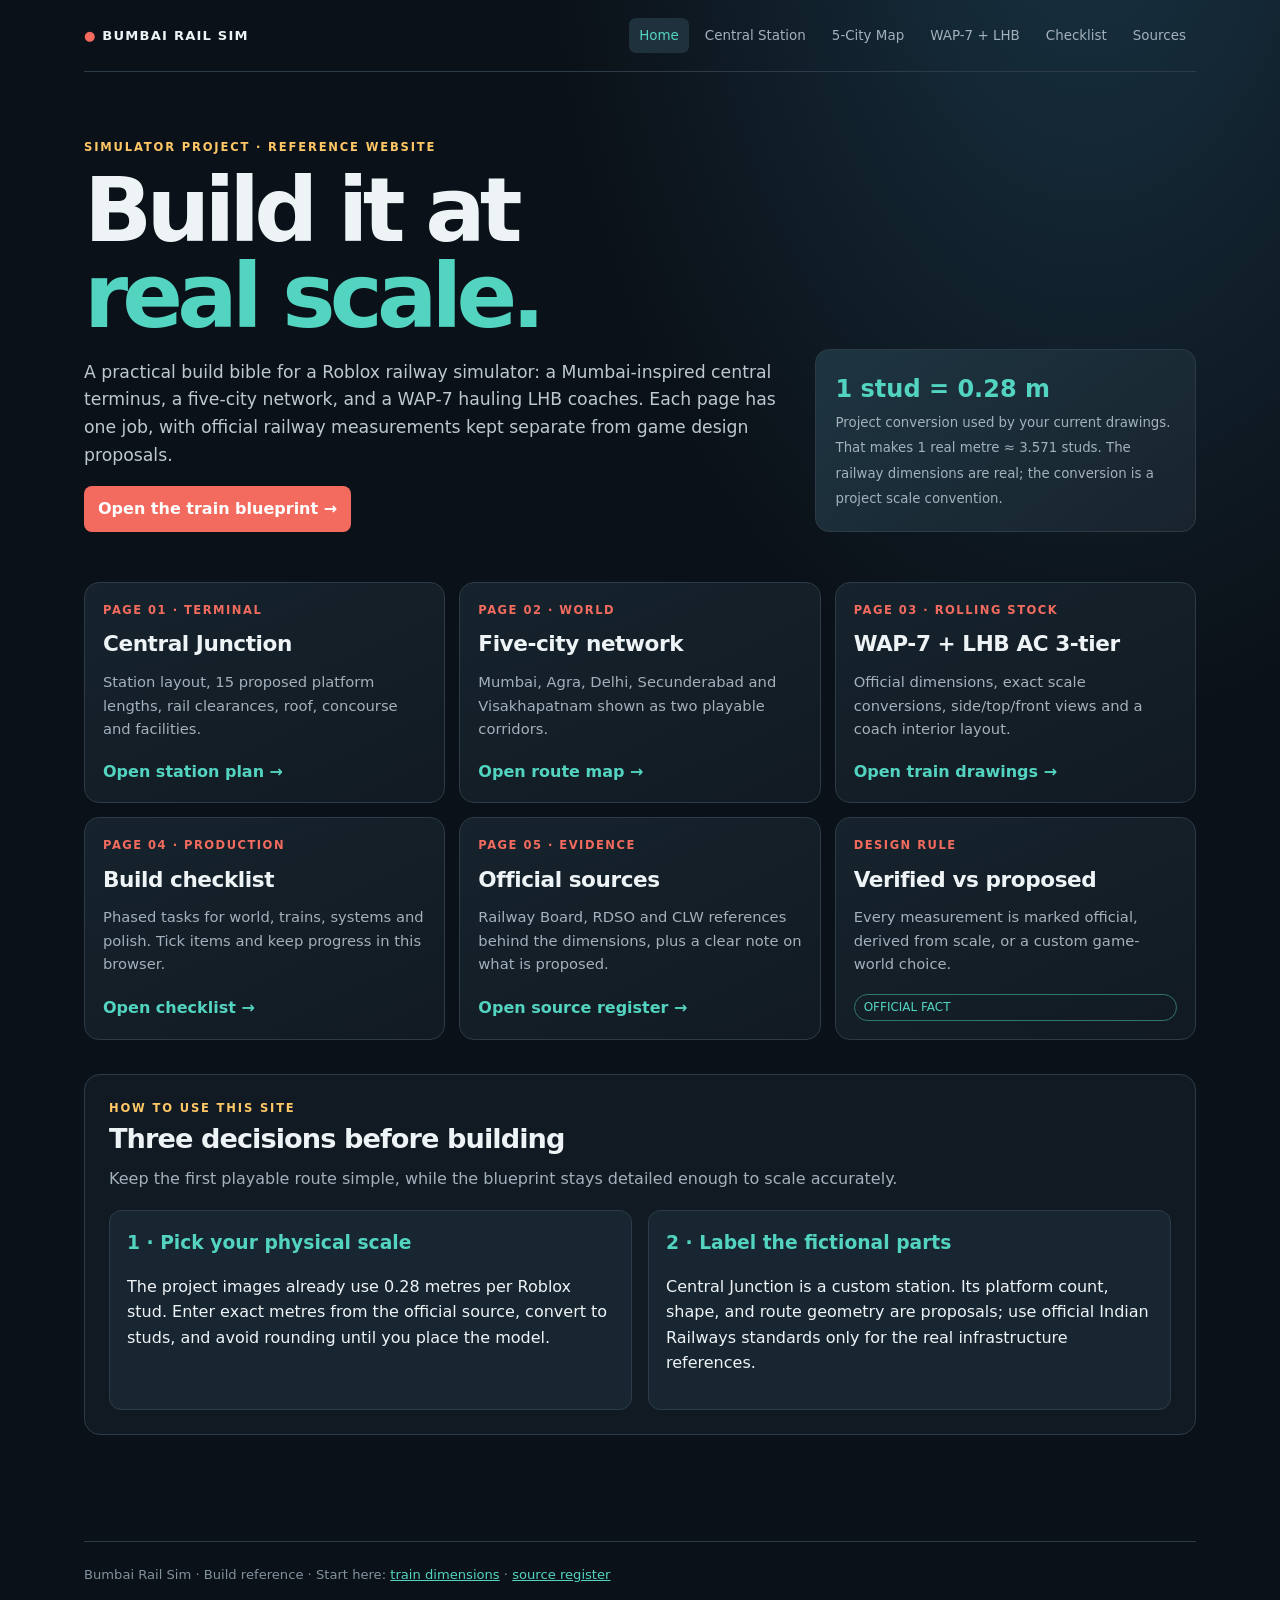
==== commit 5c99d357: "updates" ====
--- a/index.html
+++ b/index.html
@@ -1,47 +1 @@
-<!doctype html>
-<html lang="en">
-<head>
-<meta charset="utf-8"><meta name="viewport" content="width=device-width,initial-scale=1"><meta name="theme-color" content="#101a22">
-<title>Bumbai Train Sim | Build Plan</title>
-<style>
-:root{color-scheme:dark;--bg:#101a22;--panel:#172630;--panel2:#20343f;--line:#344a55;--text:#eff5f4;--muted:#a9b9bd;--teal:#72d6c5;--amber:#ffd07a;--max:1120px}*{box-sizing:border-box}body{margin:0;background:radial-gradient(ellipse at 80% 0,#1b333a 0,transparent 42%),var(--bg);color:var(--text);font:16px/1.6 system-ui,"Segoe UI",sans-serif}button,a{font:inherit}a{color:var(--teal)}.wrap{max-width:var(--max);padding:22px;margin:auto}.top{display:flex;justify-content:space-between;align-items:center;gap:12px;padding:8px 0 18px;border-bottom:1px solid var(--line)}.brand{color:var(--teal);font-size:.8rem;font-weight:800;letter-spacing:.13em;text-transform:uppercase}.hint{color:var(--muted);font-size:.85rem}.hero{display:flex;align-items:end;justify-content:space-between;gap:20px;padding:36px 0 24px}.eyebrow{color:var(--amber);text-transform:uppercase;font-size:.75rem;letter-spacing:.15em;font-weight:800}.hero h1{font-size:clamp(2.3rem,7vw,4rem);line-height:1;margin:.4rem 0}.hero p{color:var(--muted);max-width:650px;margin:0}.badge{background:var(--panel);border:1px solid var(--line);border-radius:14px;padding:16px 20px;min-width:205px}.badge strong{display:block;font-size:1.4rem;color:var(--teal)}.badge span{font-size:.86rem;color:var(--muted)}.tabs{display:flex;gap:8px;flex-wrap:wrap;margin:12px 0 18px;padding-bottom:12px;border-bottom:1px solid var(--line)}.tab{border:1px solid var(--line);border-radius:999px;background:#16242c;color:var(--text);padding:8px 14px;cursor:pointer}.tab:hover,.tab[aria-selected="true"]{border-color:var(--teal);background:#21403d;color:#dffff8}.tab:focus-visible{outline:2px solid var(--amber);outline-offset:2px}.panel{background:rgba(23,38,48,.94);border:1px solid var(--line);border-radius:16px;padding:24px;margin:14px 0 22px}.panel[hidden],.subpanel[hidden]{display:none}.panel h2{margin:0 0 5px;font-size:1.7rem}.lead{color:var(--muted);margin:0 0 18px}.subtabs{display:flex;gap:8px;flex-wrap:wrap;margin:20px 0 8px}.subtab{border:1px solid var(--line);border-radius:8px;background:transparent;color:var(--text);padding:7px 12px;cursor:pointer}.subtab[aria-selected="true"]{background:#29434a;border-color:var(--amber);color:var(--amber)}.subpanel{padding-top:12px}.grid{display:grid;grid-template-columns:repeat(auto-fit,minmax(210px,1fr));gap:12px}.card{background:var(--panel2);border:1px solid var(--line);border-radius:12px;padding:16px}.card .label{display:block;color:var(--amber);text-transform:uppercase;letter-spacing:.08em;font-weight:800;font-size:.75rem}.card strong{display:block;font-size:1.2rem;margin:.25rem 0}.muted,small{color:var(--muted)}ul{padding-left:1.25rem}li{margin:.4rem 0}.callout{border-left:3px solid var(--amber);border-radius:0 10px 10px 0;background:#26343b;padding:12px 15px;color:var(--muted);margin:18px 0}.callout strong{color:var(--text)}.tablewrap{overflow:auto;border:1px solid var(--line);border-radius:10px;margin:16px 0}table{border-collapse:collapse;width:100%;min-width:580px}th,td{text-align:left;padding:9px 12px;border-bottom:1px solid var(--line);font-variant-numeric:tabular-nums}th{background:#223740;color:var(--teal);font-size:.8rem;text-transform:uppercase;letter-spacing:.06em}tr:last-child td{border-bottom:0}figure{margin:16px 0;background:#111d24;border:1px solid var(--line);border-radius:12px;overflow:hidden}figure a{display:block}figure img{display:block;width:100%;max-height:460px;object-fit:contain;background:#0c151b}figcaption{padding:10px 13px;color:var(--muted);font-size:.86rem}.imggrid{display:grid;grid-template-columns:repeat(auto-fit,minmax(250px,1fr));gap:14px}.pill{display:inline-block;border:1px solid var(--line);border-radius:99px;padding:2px 9px;color:var(--muted);font-size:.78rem}.steps{counter-reset:n;list-style:none;padding:0}.steps li{counter-increment:n;display:grid;grid-template-columns:30px 1fr;gap:10px;margin:12px 0}.steps li:before{content:counter(n);width:27px;height:27px;display:grid;place-items:center;background:#21413c;color:var(--teal);border-radius:50%;font-weight:800}footer{text-align:center;color:var(--muted);font-size:.84rem;padding:20px 0}@media(max-width:700px){.wrap{padding:15px}.hero{display:block;padding-top:26px}.badge{margin-top:18px}.panel{padding:17px}}
-</style>
-</head>
-<body><div class="wrap">
-<header class="top"><div class="brand">Bumbai Train Sim · Build reference</div><div class="hint">One HTML file · edit sections here as the plan changes</div></header>
-<div class="hero"><div><div class="eyebrow">Current build target</div><h1>Central Junction</h1><p>A clean, expandable Indian railway-inspired simulator plan. Fictional station branding, scale-conscious rolling stock, and a nearby train depot.</p></div><div class="badge"><strong>15 platforms</strong><span>8 m wide · Platform 1 is the long express platform</span></div></div>
-<nav class="tabs" role="tablist" aria-label="Build plan sections">
-<button class="tab" role="tab" id="tab-overview" aria-selected="true" aria-controls="panel-overview" data-tab="overview">Overview</button>
-<button class="tab" role="tab" id="tab-stations" aria-selected="false" aria-controls="panel-stations" data-tab="stations">Stations</button>
-<button class="tab" role="tab" id="tab-trains" aria-selected="false" aria-controls="panel-trains" data-tab="trains">Trains</button>
-<button class="tab" role="tab" id="tab-depot" aria-selected="false" aria-controls="panel-depot" data-tab="depot">Train depot</button>
-<button class="tab" role="tab" id="tab-play" aria-selected="false" aria-controls="panel-play" data-tab="play">How to play</button>
-<button class="tab" role="tab" id="tab-later" aria-selected="false" aria-controls="panel-later" data-tab="later">Later ideas</button>
-</nav>
-
-<section class="panel" role="tabpanel" id="panel-overview" aria-labelledby="tab-overview"><h2>Project overview</h2><p class="lead">Use this page as the living build reference. Keep the first playable area simple, readable, and easy to expand.</p><div class="grid"><article class="card"><span class="label">Main location</span><strong>Central Junction</strong><small>Fictional Bumbai Railway branding</small></article><article class="card"><span class="label">Starter locomotive</span><strong>WAP-7</strong><small>Build to reference length: 20.562 m</small></article><article class="card"><span class="label">Starter coaches</span><strong>LHB AC 3-tier</strong><small>24 m over buffers per coach</small></article><article class="card"><span class="label">Game scale</span><strong>1 stud ≈ 0.28 m</strong><small>Round parts up to clean stud values</small></article></div><div class="callout"><strong>Build order:</strong> tracks and clearance → platforms → station structures → static train scale check → simple driving.</div><p class="muted">Choose a section above. The station, locomotive, coaches, and single-unit trainsets now have separate views instead of one long page.</p></section>
-
-<section class="panel" role="tabpanel" id="panel-stations" aria-labelledby="tab-stations" hidden><h2>Stations</h2><p class="lead">Central Junction is the main terminus and player spawn. Start with its track/platform geometry, then dress it as a busy Indian railway station.</p><div class="imggrid"><figure><a href="https://github.com/realrishiiscool/BUMBAI_TRAIN_SIM/blob/main/image/platformblueprint.png" target="_blank" rel="noopener"><img src="image/platformblueprint.png" alt="Uploaded platform layout reference"></a><figcaption>Platform layout reference · <a href="https://github.com/realrishiiscool/BUMBAI_TRAIN_SIM/blob/main/image/platformblueprint.png" target="_blank" rel="noopener">Open source image</a></figcaption></figure></div><h3>Central Junction dimensions</h3><div class="tablewrap"><table><thead><tr><th>Platform</th><th>Width</th><th>Width studs</th><th>Length</th><th>Length studs</th></tr></thead><tbody>
-<tr><td>1</td><td>8 m</td><td>29</td><td>620 m</td><td>2,220</td></tr><tr><td>2</td><td>8 m</td><td>29</td><td>600 m</td><td>2,150</td></tr><tr><td>3</td><td>8 m</td><td>29</td><td>580 m</td><td>2,080</td></tr><tr><td>4</td><td>8 m</td><td>29</td><td>560 m</td><td>2,000</td></tr><tr><td>5</td><td>8 m</td><td>29</td><td>540 m</td><td>1,930</td></tr><tr><td>6</td><td>8 m</td><td>29</td><td>520 m</td><td>1,860</td></tr><tr><td>7</td><td>8 m</td><td>29</td><td>500 m</td><td>1,790</td></tr><tr><td>8</td><td>8 m</td><td>29</td><td>480 m</td><td>1,720</td></tr><tr><td>9</td><td>8 m</td><td>29</td><td>460 m</td><td>1,650</td></tr><tr><td>10</td><td>8 m</td><td>29</td><td>440 m</td><td>1,580</td></tr><tr><td>11</td><td>8 m</td><td>29</td><td>420 m</td><td>1,500</td></tr><tr><td>12</td><td>8 m</td><td>29</td><td>400 m</td><td>1,430</td></tr><tr><td>13</td><td>8 m</td><td>29</td><td>380 m</td><td>1,360</td></tr><tr><td>14</td><td>8 m</td><td>29</td><td>360 m</td><td>1,290</td></tr><tr><td>15</td><td>8 m</td><td>29</td><td>340 m</td><td>1,220</td></tr>
-</tbody></table></div><p class="muted">Lengths taper toward Platform 15; the shorter platforms suit shorter trains. Conversion: 1 stud ≈ 0.28 m, lengths rounded upward to a convenient 10 studs. These are game-build targets.</p><h3>Station look and track rules</h3><ul><li>Use a proper entrance/concourse, steel platform roofs, ticket area, stalls, benches, lighting, waiting hall, and AC waiting hall.</li><li>Keep the platform raised and grounded beside the tracks, with a safety strip and enough coach clearance.</li><li>Use visible rectangular raised rails, cross sleepers, and ballast. Keep grass off the rail corridor.</li><li>Add overhead electric masts, gantries, and wires; check clearance against the locomotive pantograph and coach roof.</li><li>Put platform number boards where passengers can read them, facing across the tracks rather than running parallel.</li><li>Close the terminus end with a visible buffer stop. Confirm the exact 15-platform track order in a top-down sketch before building the full station.</li></ul></section>
-
-<section class="panel" role="tabpanel" id="panel-trains" aria-labelledby="tab-trains" hidden><h2>Trains</h2><p class="lead">Reference models are split by rolling-stock type. Each uploaded picture opens the original file in the repository when clicked.</p><div class="subtabs" role="tablist" aria-label="Train types"><button class="subtab" role="tab" aria-selected="true" aria-controls="train-engine" data-train-tab="engine">Engines</button><button class="subtab" role="tab" aria-selected="false" aria-controls="train-coaches" data-train-tab="coaches">Coaches</button><button class="subtab" role="tab" aria-selected="false" aria-controls="train-units" data-train-tab="units">Single-unit trains</button></div>
-<div class="subpanel" role="tabpanel" id="train-engine"><h3>WAP-7 locomotive</h3><div class="imggrid"><figure><a href="https://github.com/realrishiiscool/BUMBAI_TRAIN_SIM/blob/main/image/WAP7.png" target="_blank" rel="noopener"><img src="image/WAP7.png" alt="WAP-7 locomotive reference uploaded to the project"></a><figcaption>WAP-7 reference · <a href="https://github.com/realrishiiscool/BUMBAI_TRAIN_SIM/blob/main/image/WAP7.png" target="_blank" rel="noopener">Open source image</a></figcaption></figure></div><div class="grid"><article class="card"><span class="label">Length over buffers</span><strong>20.562 m</strong><small>Model target: 74 studs ≈ 20.72 m</small></article><article class="card"><span class="label">Overall width reference</span><strong>3.10 m</strong><small>Model target: 12 studs ≈ 3.36 m</small></article><article class="card"><span class="label">Starter role</span><strong>Passenger electric</strong><small>Static scale model first; animate wheels later</small></article></div><p class="muted">Reference dimensions: <a href="https://cr.indianrailways.gov.in/cris/uploads/files/1383198951757-ABB%20Loco%20in%20English.pdf" target="_blank" rel="noopener">Central Railway WAP-7 technical data</a>.</p></div>
-<div class="subpanel" role="tabpanel" id="train-coaches" hidden><h3>LHB AC 3-tier passenger coach</h3><div class="imggrid"><figure><a href="https://github.com/realrishiiscool/BUMBAI_TRAIN_SIM/blob/main/image/LHB3RDAC.png" target="_blank" rel="noopener"><img src="image/LHB3RDAC.png" alt="LHB AC 3-tier coach reference uploaded to the project"></a><figcaption>LHB 3rd AC reference · <a href="https://github.com/realrishiiscool/BUMBAI_TRAIN_SIM/blob/main/image/LHB3RDAC.png" target="_blank" rel="noopener">Open source image</a></figcaption></figure></div><div class="grid"><article class="card"><span class="label">Length over buffers</span><strong>24.00 m</strong><small>Model target: 86 studs ≈ 24.08 m</small></article><article class="card"><span class="label">Body length</span><strong>23.54 m</strong><small>Length excluding buffer/coupler ends</small></article><article class="card"><span class="label">Coach width</span><strong>3.24 m</strong><small>Model target: about 12 studs</small></article></div><h3>Platform 1 rake check</h3><p><strong>WAP-7 + 22 AC 3-tier coaches</strong> is about 548.6 m overall. Allow about 20 m for stopping margin; Platform 1 is planned at 620 m. If two EOG power cars are added, add about 48 m and recheck the stopping margin.</p><p class="muted">Reference dimensions: <a href="https://scr.indianrailways.gov.in/uploads/files/1623859353046-Knowledge%20Bank.pdf" target="_blank" rel="noopener">South Central Railway LHB coach data</a>.</p></div>
-<div class="subpanel" role="tabpanel" id="train-units" hidden><h3>Single-unit trainsets</h3><p class="muted">These trains are designed as connected trainsets rather than a separate locomotive hauling loose coaches. Add a model and dimensions here when you choose the exact reference.</p><div class="grid"><article class="card"><span class="label">Vande Bharat</span><strong>Electric trainset</strong><small>Planned reference: fixed multi-car set with driving cab at both ends.</small></article><article class="card"><span class="label">EMU</span><strong>Electric multiple unit</strong><small>Planned reference: short commuter set for local station services.</small></article></div><p class="callout"><strong>Images pending:</strong> the repository currently has WAP7.png, LHB3RDAC.png, and platformblueprint.png. Add Vande Bharat or EMU images to the image folder and link them in this section.</p></div></section>
-
-<section class="panel" role="tabpanel" id="panel-depot" aria-labelledby="tab-depot" hidden><h2>Nearby train depot</h2><p class="lead">A small train stabling yard, the in-game train garage, roughly 1 km from Central Junction by track route.</p><ul><li>Several parallel sidings for storing and spawning trains.</li><li>Simple inspection shed and service walkway.</li><li>One lead track connects the depot to the station approach.</li><li>Keep the depot separate from passenger platforms; label it Central Junction Train Depot.</li></ul></section>
-<section class="panel" role="tabpanel" id="panel-play" aria-labelledby="tab-play" hidden><h2>How the player uses it</h2><p class="lead">Keep the first control flow obvious and short.</p><ol class="steps"><li><div><strong>Spawn:</strong> near the station entrance or a marked platform access point.</div></li><li><div><strong>Board:</strong> one prompt to enter the locomotive cab or inspect the parked train.</div></li><li><div><strong>Drive:</strong> simple throttle, brake, direction, and speed display.</div></li><li><div><strong>Travel:</strong> drive between the nearby train depot and Central Junction on the connected track.</div></li></ol></section>
-<section class="panel" role="tabpanel" id="panel-later" aria-labelledby="tab-later" hidden><h2>Later ideas</h2><p class="lead">Reserve space for these, then add them after the station and first train trip work.</p><div class="grid"><article class="card"><span class="label">Rail route</span><strong>About 5 km</strong><small>Straight first route, brake test station, and stopper at the far end.</small></article><article class="card"><span class="label">Road play</span><strong>House + car</strong><small>Separate road area and home spawn.</small></article><article class="card"><span class="label">Track play</span><strong>Motor trolley</strong><small>Small throttle/brake trolley for moving on rail.</small></article></div></section>
-<footer>Bumbai Train Sim · Build plan · Edit this one index.html file and GitHub Pages will update it.</footer>
-</div>
-<script>
-// Main page tabs: keep content in the matching panel above; change its text directly in index.html.
-const mainTabs=[...document.querySelectorAll('[data-tab]')];
-function showMainTab(name){mainTabs.forEach(b=>{const on=b.dataset.tab===name;b.setAttribute('aria-selected',String(on));document.getElementById('panel-'+b.dataset.tab).hidden=!on;});}
-mainTabs.forEach(b=>b.addEventListener('click',()=>showMainTab(b.dataset.tab)));
-const trainTabs=[...document.querySelectorAll('[data-train-tab]')];
-function showTrainTab(name){trainTabs.forEach(b=>{const on=b.dataset.trainTab===name;b.setAttribute('aria-selected',String(on));document.getElementById('train-'+b.dataset.trainTab).hidden=!on;});}
-trainTabs.forEach(b=>b.addEventListener('click',()=>showTrainTab(b.dataset.trainTab)));
-</script>
-</body></html>
+<!doctype html><html lang="en"><head><meta charset="utf-8"><meta name="viewport" content="width=device-width,initial-scale=1"><meta name="theme-color" content="#0b1118"><title>Bumbai Rail Sim — Build Bible</title><link rel="stylesheet" href="styles/site.css"></head><body><div class="shell"><header class="top"><a class="brand" href="index.html"><span>●</span> Bumbai Rail Sim</a><nav class="nav"><a class="active" href="index.html">Home</a><a href="station.html">Central Station</a><a href="network.html">5-City Map</a><a href="trains.html">WAP-7 + LHB</a><a href="checklist.html">Checklist</a><a href="sources.html">Sources</a></nav></header><main><div class="hero-grid hero"><div><div class="eyebrow">Simulator project · reference website</div><h1>Build it at<br><span style="color:var(--teal)">real scale.</span></h1><p>A practical build bible for a Roblox railway simulator: a Mumbai-inspired central terminus, a five-city network, and a WAP-7 hauling LHB coaches. Each page has one job, with official railway measurements kept separate from game design proposals.</p><a class="btn" href="trains.html">Open the train blueprint →</a></div><aside class="hero-note"><strong>1 stud = 0.28 m</strong><small>Project conversion used by your current drawings. That makes 1 real metre ≈ 3.571 studs. The railway dimensions are real; the conversion is a project scale convention.</small></aside></div><div class="cards"><article class="card"><div class="kicker">Page 01 · Terminal</div><h2>Central Junction</h2><p>Station layout, 15 proposed platform lengths, rail clearances, roof, concourse and facilities.</p><a class="more" href="station.html">Open station plan →</a></article><article class="card"><div class="kicker">Page 02 · World</div><h2>Five-city network</h2><p>Mumbai, Agra, Delhi, Secunderabad and Visakhapatnam shown as two playable corridors.</p><a class="more" href="network.html">Open route map →</a></article><article class="card"><div class="kicker">Page 03 · Rolling stock</div><h2>WAP-7 + LHB AC 3-tier</h2><p>Official dimensions, exact scale conversions, side/top/front views and a coach interior layout.</p><a class="more" href="trains.html">Open train drawings →</a></article><article class="card"><div class="kicker">Page 04 · Production</div><h2>Build checklist</h2><p>Phased tasks for world, trains, systems and polish. Tick items and keep progress in this browser.</p><a class="more" href="checklist.html">Open checklist →</a></article><article class="card"><div class="kicker">Page 05 · Evidence</div><h2>Official sources</h2><p>Railway Board, RDSO and CLW references behind the dimensions, plus a clear note on what is proposed.</p><a class="more" href="sources.html">Open source register →</a></article><article class="card"><div class="kicker">Design rule</div><h2>Verified vs proposed</h2><p>Every measurement is marked official, derived from scale, or a custom game-world choice.</p><span class="tag official">OFFICIAL FACT</span></article></div><section class="section"><div class="eyebrow">How to use this site</div><h2>Three decisions before building</h2><p class="lead">Keep the first playable route simple, while the blueprint stays detailed enough to scale accurately.</p><div class="two"><div class="panel"><h3>1 · Pick your physical scale</h3><p>The project images already use 0.28 metres per Roblox stud. Enter exact metres from the official source, convert to studs, and avoid rounding until you place the model.</p></div><div class="panel"><h3>2 · Label the fictional parts</h3><p>Central Junction is a custom station. Its platform count, shape, and route geometry are proposals; use official Indian Railways standards only for the real infrastructure references.</p></div></div></section></main><footer class="footer">Bumbai Rail Sim · Build reference · Start here: <a href="trains.html">train dimensions</a> · <a href="sources.html">source register</a></footer></div></body></html>
--- a/styles/site.css
+++ b/styles/site.css
@@ -0,0 +1 @@
+:root{--bg:#0b1118;--panel:#131d27;--panel2:#1b2935;--line:#2d3b48;--text:#eef3f6;--muted:#a3b1bc;--teal:#53d4c1;--amber:#ffc866;--red:#f26b5e;--max:1160px}*{box-sizing:border-box}html{scroll-behavior:smooth}body{margin:0;background:radial-gradient(ellipse at 85% -10%,#183343 0,transparent 35%),var(--bg);color:var(--text);font:16px/1.6 Inter,system-ui,"Segoe UI",sans-serif}a{color:var(--teal)}.shell{max-width:var(--max);margin:auto;padding:0 24px}.top{min-height:72px;border-bottom:1px solid var(--line);display:flex;align-items:center;justify-content:space-between;gap:24px}.brand{font-weight:900;letter-spacing:.09em;text-transform:uppercase;color:var(--text);font-size:.82rem;white-space:nowrap;text-decoration:none}.brand span{color:var(--red)}.nav{display:flex;gap:6px;flex-wrap:wrap;justify-content:flex-end}.nav a{color:var(--muted);padding:7px 10px;border-radius:7px;text-decoration:none;font-size:.84rem}.nav a:hover,.nav a.active{background:#20313e;color:var(--teal)}main{padding:34px 0 72px}.eyebrow{font-weight:850;text-transform:uppercase;letter-spacing:.16em;color:var(--amber);font-size:.72rem}.hero{padding:32px 0 30px}.hero h1{font-size:clamp(2.8rem,7vw,6.2rem);line-height:.95;letter-spacing:-.065em;margin:12px 0 20px}.hero p{max-width:720px;color:#bdc8d0;font-size:1.08rem}.hero-grid{display:grid;grid-template-columns:1.3fr .7fr;gap:22px;align-items:end}.hero-note{background:linear-gradient(145deg,#1d3541,#18232d);border:1px solid var(--line);padding:20px;border-radius:14px}.hero-note strong{font-size:1.5rem;color:var(--teal);display:block}.hero-note small{color:var(--muted)}.cards{display:grid;grid-template-columns:repeat(3,1fr);gap:14px;margin:20px 0}.card{background:linear-gradient(155deg,#16232d,#111a22);border:1px solid var(--line);border-radius:15px;padding:18px;display:flex;flex-direction:column;min-height:190px}.card .kicker{font-size:.72rem;letter-spacing:.13em;font-weight:850;color:var(--red);text-transform:uppercase}.card h2,.card h3{margin:8px 0;font-size:1.35rem;letter-spacing:-.02em}.card p{color:var(--muted);font-size:.92rem;margin:0 0 18px}.card .more{margin-top:auto;font-weight:800;text-decoration:none}.section{margin:34px 0;padding:24px;background:rgba(19,29,39,.82);border:1px solid var(--line);border-radius:16px}.section h2{font-size:1.7rem;letter-spacing:-.035em;margin:0 0 5px}.lead{color:var(--muted);margin:0 0 18px}.two{display:grid;grid-template-columns:1fr 1fr;gap:16px}.panel{background:#182631;border:1px solid var(--line);border-radius:12px;padding:17px}.panel h3{color:var(--teal);margin:0 0 8px}.small{font-size:.85rem;color:var(--muted)}.tag{display:inline-block;border:1px solid #41515e;border-radius:999px;color:var(--muted);padding:3px 9px;font-size:.75rem}.tag.official{color:var(--teal);border-color:#31766f}.tag.proposed{color:var(--amber);border-color:#776239}.tag.derived{color:#c5a8ff;border-color:#675486}.table-scroll{overflow:auto;border:1px solid var(--line);border-radius:10px}table{border-collapse:collapse;width:100%;min-width:580px}th,td{text-align:left;padding:10px 12px;border-bottom:1px solid var(--line)}th{background:#1b2b37;color:var(--teal);font-size:.76rem;letter-spacing:.08em;text-transform:uppercase}tr:last-child td{border-bottom:0}td{font-size:.9rem}details{margin:9px 0;border:1px solid var(--line);background:#15212b;border-radius:10px}summary{cursor:pointer;padding:12px 15px;font-weight:750}details p,details ul{margin:0;padding:0 16px 16px;color:var(--muted)}.diagram{margin:16px 0;background:#102536;border:1px solid #31516a;border-radius:12px;overflow:hidden}.diagram img{display:block;width:100%;height:auto}.diagram figcaption{padding:10px 13px;color:var(--muted);font-size:.8rem;background:#101c27}.diagram svg{display:block;width:100%;height:auto}.map-legend{display:flex;gap:14px;flex-wrap:wrap;color:var(--muted);font-size:.82rem}.map-legend i{display:inline-block;width:18px;height:4px;background:var(--teal);vertical-align:middle;margin-right:5px}.map-legend i.alt{background:var(--amber)}.scale-note{padding:13px 15px;border-left:3px solid var(--amber);background:#252a2a;border-radius:0 8px 8px 0;color:#c6cbd0;margin:14px 0}.scale-note b{color:var(--text)}.thumbs{display:grid;grid-template-columns:1fr 1fr;gap:14px}.thumbs .diagram{margin:0}.spec-grid{display:grid;grid-template-columns:repeat(3,1fr);gap:10px;margin:12px 0}.spec{background:#1b2934;border-radius:9px;padding:12px}.spec b{display:block;color:var(--amber);font-size:1.15rem}.spec span{color:var(--muted);font-size:.8rem}.phases{display:grid;grid-template-columns:repeat(4,1fr);gap:9px}.phase{padding:14px;border-top:3px solid var(--red);background:#1a2630}.phase b{display:block}.phase small{color:var(--muted)}.check-progress{height:9px;background:#26333d;border-radius:10px;overflow:hidden;margin:14px 0 5px}.check-progress span{display:block;background:var(--teal);height:100%;width:0;transition:width .2s}.check-group{margin:12px 0;border:1px solid var(--line);border-radius:11px;background:#111b24}.check-group summary{list-style:none;display:flex;justify-content:space-between}.check-group summary::-webkit-details-marker{display:none}.check-group summary:after{content:"＋";color:var(--amber)}.check-group[open] summary:after{content:"−"}.check-row{display:flex;gap:10px;padding:9px 14px;border-top:1px solid #293641;color:#d8e0e5;font-size:.9rem}.check-row input{accent-color:var(--teal);margin-top:5px;flex:none}.check-row.done span{color:var(--muted);text-decoration:line-through}.source-list li{margin:10px 0;color:var(--muted)}.source-list a{color:var(--teal)}.footer{border-top:1px solid var(--line);padding:22px 0 34px;color:#82919d;font-size:.82rem}.btn{display:inline-block;background:var(--red);color:white;text-decoration:none;font-weight:850;padding:10px 14px;border-radius:8px}.btn:hover{background:#ff8175}.callout{border:1px solid #65532f;background:#28251e;padding:14px 16px;border-radius:11px;color:#ded4be}.callout strong{color:var(--amber)}@media(max-width:780px){.shell{padding:0 16px}.top{align-items:flex-start;padding:14px 0;flex-direction:column;gap:8px}.nav{justify-content:flex-start}.hero-grid,.two{grid-template-columns:1fr}.cards{grid-template-columns:1fr 1fr}.phases{grid-template-columns:1fr 1fr}.spec-grid{grid-template-columns:1fr 1fr}.section{padding:18px}.thumbs{grid-template-columns:1fr}}@media(max-width:500px){.cards{grid-template-columns:1fr}.hero h1{font-size:3.1rem}.nav a{padding:6px 7px;font-size:.78rem}.phases,.spec-grid{grid-template-columns:1fr}}
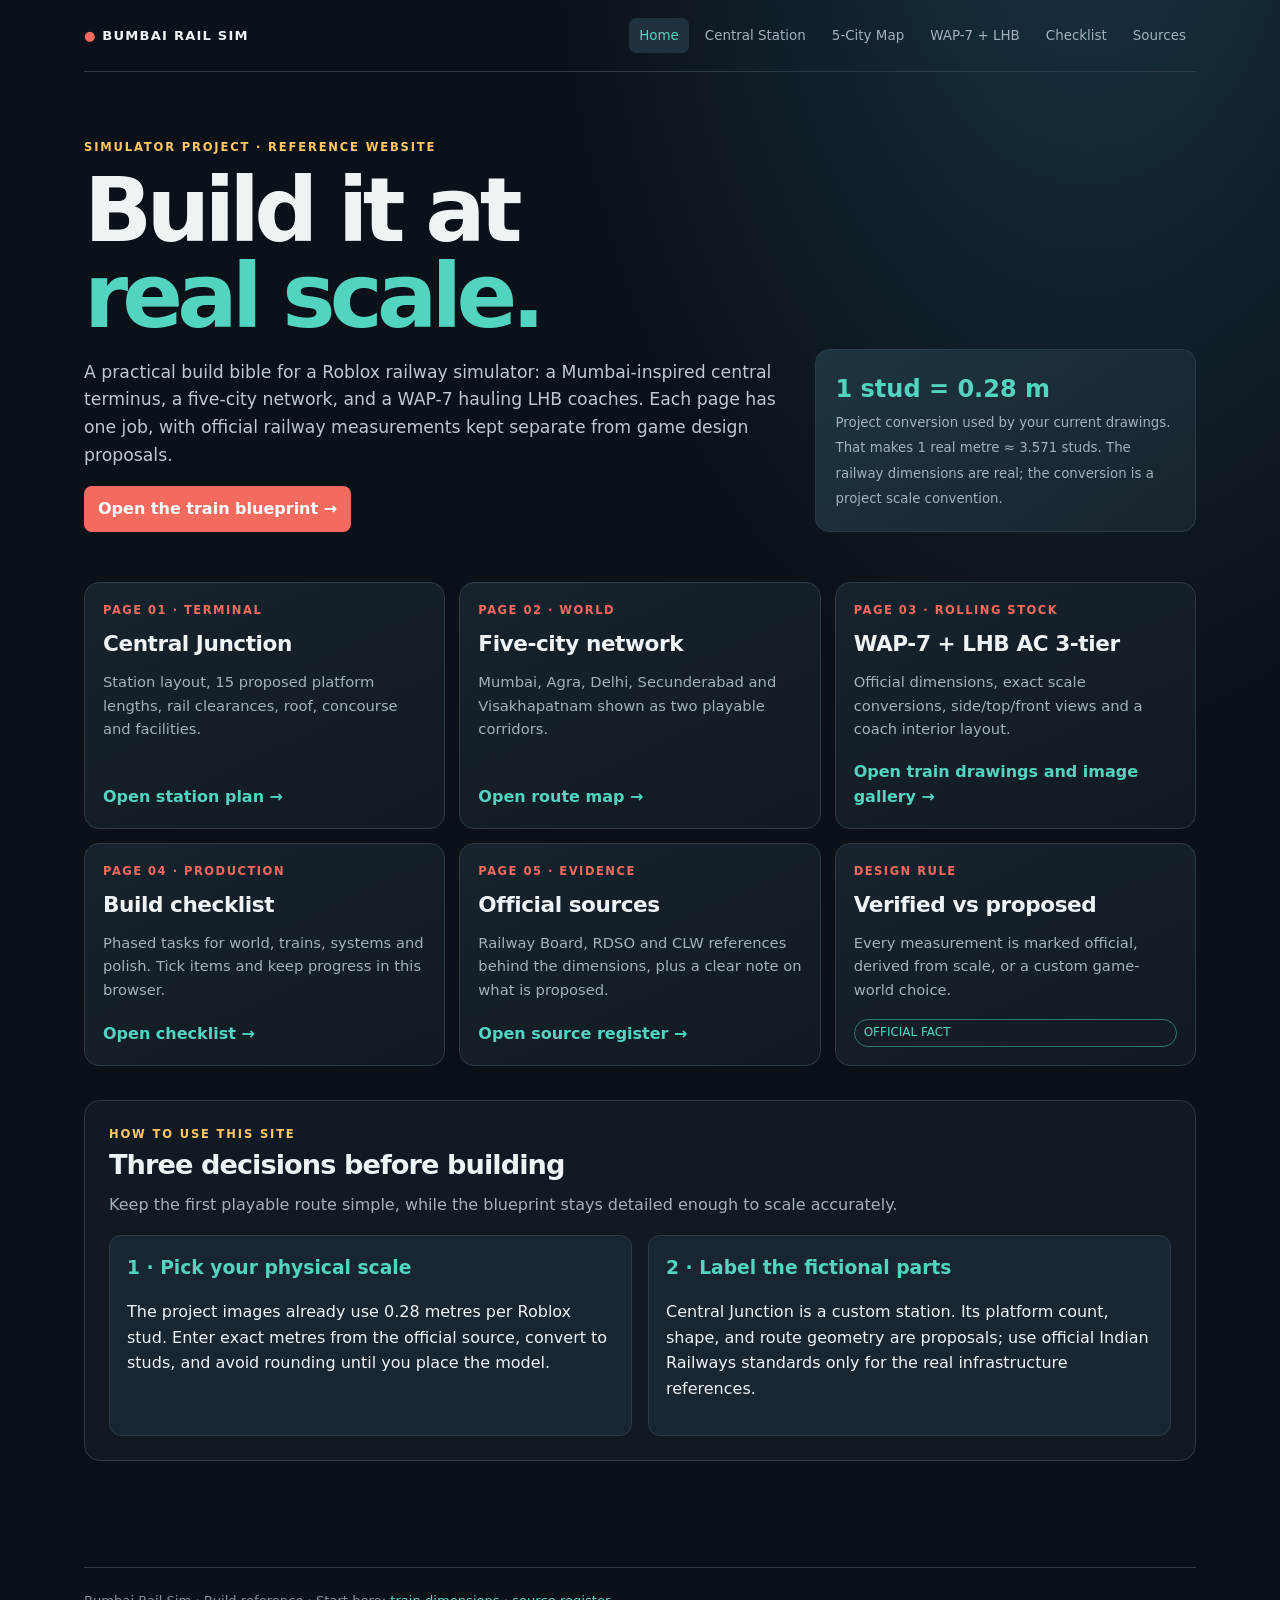
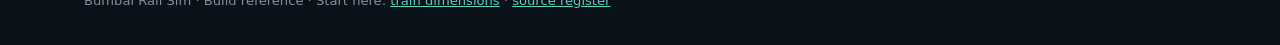
==== commit 77e22fd7: "added more coaches and interor layout" ====
--- a/index.html
+++ b/index.html
@@ -1 +1 @@
-<!doctype html><html lang="en"><head><meta charset="utf-8"><meta name="viewport" content="width=device-width,initial-scale=1"><meta name="theme-color" content="#0b1118"><title>Bumbai Rail Sim — Build Bible</title><link rel="stylesheet" href="styles/site.css"></head><body><div class="shell"><header class="top"><a class="brand" href="index.html"><span>●</span> Bumbai Rail Sim</a><nav class="nav"><a class="active" href="index.html">Home</a><a href="station.html">Central Station</a><a href="network.html">5-City Map</a><a href="trains.html">WAP-7 + LHB</a><a href="checklist.html">Checklist</a><a href="sources.html">Sources</a></nav></header><main><div class="hero-grid hero"><div><div class="eyebrow">Simulator project · reference website</div><h1>Build it at<br><span style="color:var(--teal)">real scale.</span></h1><p>A practical build bible for a Roblox railway simulator: a Mumbai-inspired central terminus, a five-city network, and a WAP-7 hauling LHB coaches. Each page has one job, with official railway measurements kept separate from game design proposals.</p><a class="btn" href="trains.html">Open the train blueprint →</a></div><aside class="hero-note"><strong>1 stud = 0.28 m</strong><small>Project conversion used by your current drawings. That makes 1 real metre ≈ 3.571 studs. The railway dimensions are real; the conversion is a project scale convention.</small></aside></div><div class="cards"><article class="card"><div class="kicker">Page 01 · Terminal</div><h2>Central Junction</h2><p>Station layout, 15 proposed platform lengths, rail clearances, roof, concourse and facilities.</p><a class="more" href="station.html">Open station plan →</a></article><article class="card"><div class="kicker">Page 02 · World</div><h2>Five-city network</h2><p>Mumbai, Agra, Delhi, Secunderabad and Visakhapatnam shown as two playable corridors.</p><a class="more" href="network.html">Open route map →</a></article><article class="card"><div class="kicker">Page 03 · Rolling stock</div><h2>WAP-7 + LHB AC 3-tier</h2><p>Official dimensions, exact scale conversions, side/top/front views and a coach interior layout.</p><a class="more" href="trains.html">Open train drawings →</a></article><article class="card"><div class="kicker">Page 04 · Production</div><h2>Build checklist</h2><p>Phased tasks for world, trains, systems and polish. Tick items and keep progress in this browser.</p><a class="more" href="checklist.html">Open checklist →</a></article><article class="card"><div class="kicker">Page 05 · Evidence</div><h2>Official sources</h2><p>Railway Board, RDSO and CLW references behind the dimensions, plus a clear note on what is proposed.</p><a class="more" href="sources.html">Open source register →</a></article><article class="card"><div class="kicker">Design rule</div><h2>Verified vs proposed</h2><p>Every measurement is marked official, derived from scale, or a custom game-world choice.</p><span class="tag official">OFFICIAL FACT</span></article></div><section class="section"><div class="eyebrow">How to use this site</div><h2>Three decisions before building</h2><p class="lead">Keep the first playable route simple, while the blueprint stays detailed enough to scale accurately.</p><div class="two"><div class="panel"><h3>1 · Pick your physical scale</h3><p>The project images already use 0.28 metres per Roblox stud. Enter exact metres from the official source, convert to studs, and avoid rounding until you place the model.</p></div><div class="panel"><h3>2 · Label the fictional parts</h3><p>Central Junction is a custom station. Its platform count, shape, and route geometry are proposals; use official Indian Railways standards only for the real infrastructure references.</p></div></div></section></main><footer class="footer">Bumbai Rail Sim · Build reference · Start here: <a href="trains.html">train dimensions</a> · <a href="sources.html">source register</a></footer></div></body></html>+<!doctype html><html lang="en"><head><meta charset="utf-8"><meta name="viewport" content="width=device-width,initial-scale=1"><meta name="theme-color" content="#0b1118"><title>Bumbai Rail Sim — Build Bible</title><link rel="stylesheet" href="styles/site.css"></head><body><div class="shell"><header class="top"><a class="brand" href="index.html"><span>●</span> Bumbai Rail Sim</a><nav class="nav"><a class="active" href="index.html">Home</a><a href="station.html">Central Station</a><a href="network.html">5-City Map</a><a href="trains.html">WAP-7 + LHB</a><a href="checklist.html">Checklist</a><a href="sources.html">Sources</a></nav></header><main><div class="hero-grid hero"><div><div class="eyebrow">Simulator project · reference website</div><h1>Build it at<br><span style="color:var(--teal)">real scale.</span></h1><p>A practical build bible for a Roblox railway simulator: a Mumbai-inspired central terminus, a five-city network, and a WAP-7 hauling LHB coaches. Each page has one job, with official railway measurements kept separate from game design proposals.</p><a class="btn" href="trains.html">Open the train blueprint →</a></div><aside class="hero-note"><strong>1 stud = 0.28 m</strong><small>Project conversion used by your current drawings. That makes 1 real metre ≈ 3.571 studs. The railway dimensions are real; the conversion is a project scale convention.</small></aside></div><div class="cards"><article class="card"><div class="kicker">Page 01 · Terminal</div><h2>Central Junction</h2><p>Station layout, 15 proposed platform lengths, rail clearances, roof, concourse and facilities.</p><a class="more" href="station.html">Open station plan →</a></article><article class="card"><div class="kicker">Page 02 · World</div><h2>Five-city network</h2><p>Mumbai, Agra, Delhi, Secunderabad and Visakhapatnam shown as two playable corridors.</p><a class="more" href="network.html">Open route map →</a></article><article class="card"><div class="kicker">Page 03 · Rolling stock</div><h2>WAP-7 + LHB AC 3-tier</h2><p>Official dimensions, exact scale conversions, side/top/front views and a coach interior layout.</p><a class="more" href="trains.html#image-gallery">Open train drawings and image gallery →</a></article><article class="card"><div class="kicker">Page 04 · Production</div><h2>Build checklist</h2><p>Phased tasks for world, trains, systems and polish. Tick items and keep progress in this browser.</p><a class="more" href="checklist.html">Open checklist →</a></article><article class="card"><div class="kicker">Page 05 · Evidence</div><h2>Official sources</h2><p>Railway Board, RDSO and CLW references behind the dimensions, plus a clear note on what is proposed.</p><a class="more" href="sources.html">Open source register →</a></article><article class="card"><div class="kicker">Design rule</div><h2>Verified vs proposed</h2><p>Every measurement is marked official, derived from scale, or a custom game-world choice.</p><span class="tag official">OFFICIAL FACT</span></article></div><section class="section"><div class="eyebrow">How to use this site</div><h2>Three decisions before building</h2><p class="lead">Keep the first playable route simple, while the blueprint stays detailed enough to scale accurately.</p><div class="two"><div class="panel"><h3>1 · Pick your physical scale</h3><p>The project images already use 0.28 metres per Roblox stud. Enter exact metres from the official source, convert to studs, and avoid rounding until you place the model.</p></div><div class="panel"><h3>2 · Label the fictional parts</h3><p>Central Junction is a custom station. Its platform count, shape, and route geometry are proposals; use official Indian Railways standards only for the real infrastructure references.</p></div></div></section></main><footer class="footer">Bumbai Rail Sim · Build reference · Start here: <a href="trains.html">train dimensions</a> · <a href="sources.html">source register</a></footer></div></body></html>
